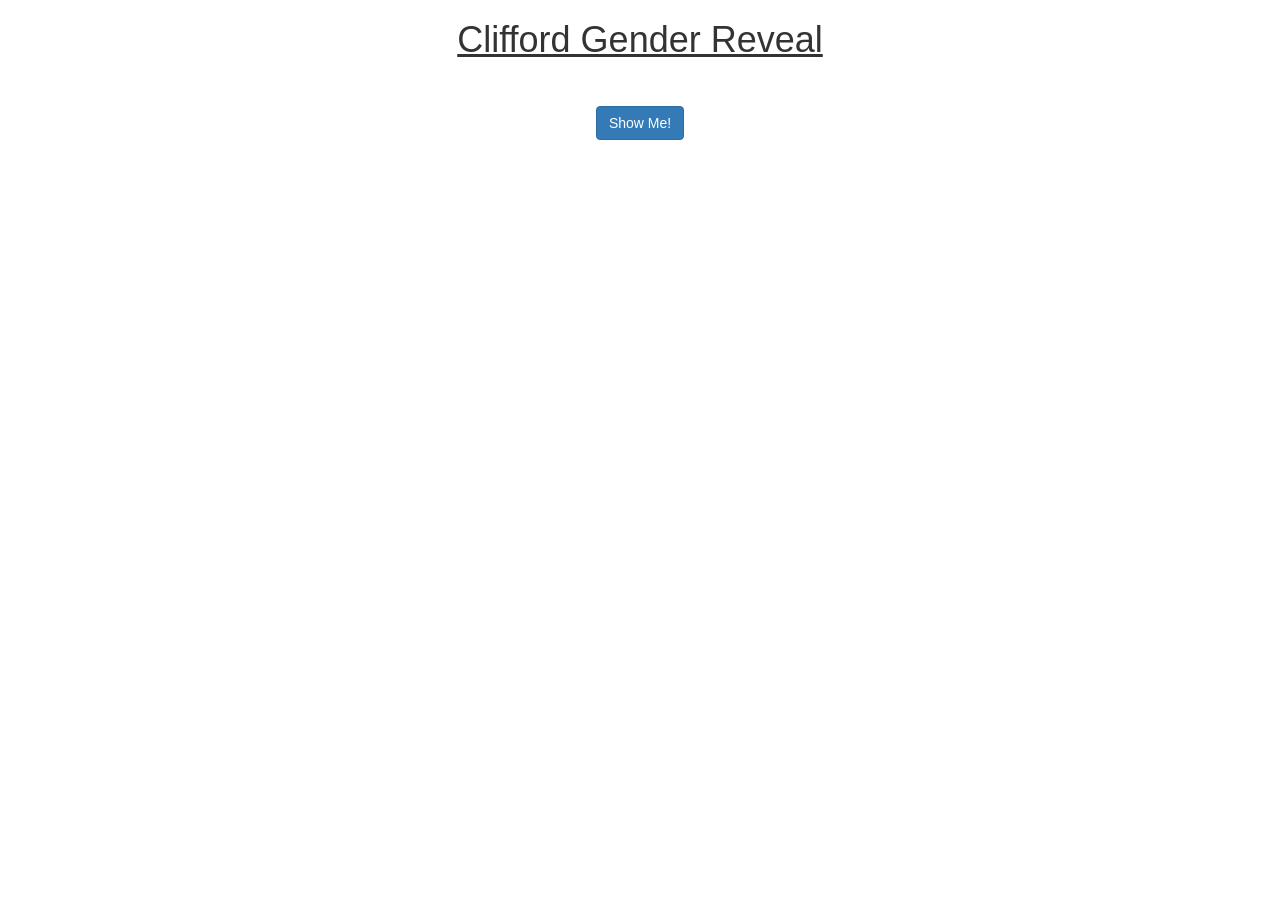
==== index.html @ 1860a8b5 "Finished" ====
<!DOCTYPE html>
<html lang="en">
<head>
  <title>The Reveal</title>
  <meta charset="utf-8">
  <meta name="viewport" content="width=device-width, initial-scale=1">
  <link rel="stylesheet" href="https://maxcdn.bootstrapcdn.com/bootstrap/3.4.1/css/bootstrap.min.css">
  <script src="https://ajax.googleapis.com/ajax/libs/jquery/3.6.1/jquery.min.js"></script>
  <script src="https://maxcdn.bootstrapcdn.com/bootstrap/3.4.1/js/bootstrap.min.js"></script>
</head>
  <body>
    <div class="container-fluid">
      <h1 class="text-center" style="padding-bottom: 36px; text-decoration: underline;">Clifford Gender Reveal</h1>
      <div class="container-fluid text-center">
        <button type="button" id="reveal-button" class="btn btn-primary" data-bs-toggle="button">Show Me!</button>
        <h2 class="text-center" id="countdown" style="color: red; font-size: 90px;"></h2>
        <div class="container-fluid" id="test-div"></div>
      </div>
    </div>
  </body>
</html>

<script>
$("#reveal-button").on('click', function(event) {
  $(this).hide(); // Hide the button
  var fanfare = new Audio("fanfare.mp3"); // Create the audio sound
  var timeleft = 5; // Set the countdown for 5 seconds
  var downloadTimer = setInterval(function() {
    if(timeleft <= 0){ // If the countdown is up
      clearInterval(downloadTimer); // Clear the interval
      $("#countdown").hide(); // Hide the countdown
      fanfare.play(); // Play the sound
      $("#test-div").html("<img src='boy.gif'/>"); // Display the gif
    } else { // If the countdown is still going
      $("#countdown").html(timeleft); // Display the updated time
    }
    timeleft -= 1; // Reduce the time by 1
  }, 1000);
});
</script>
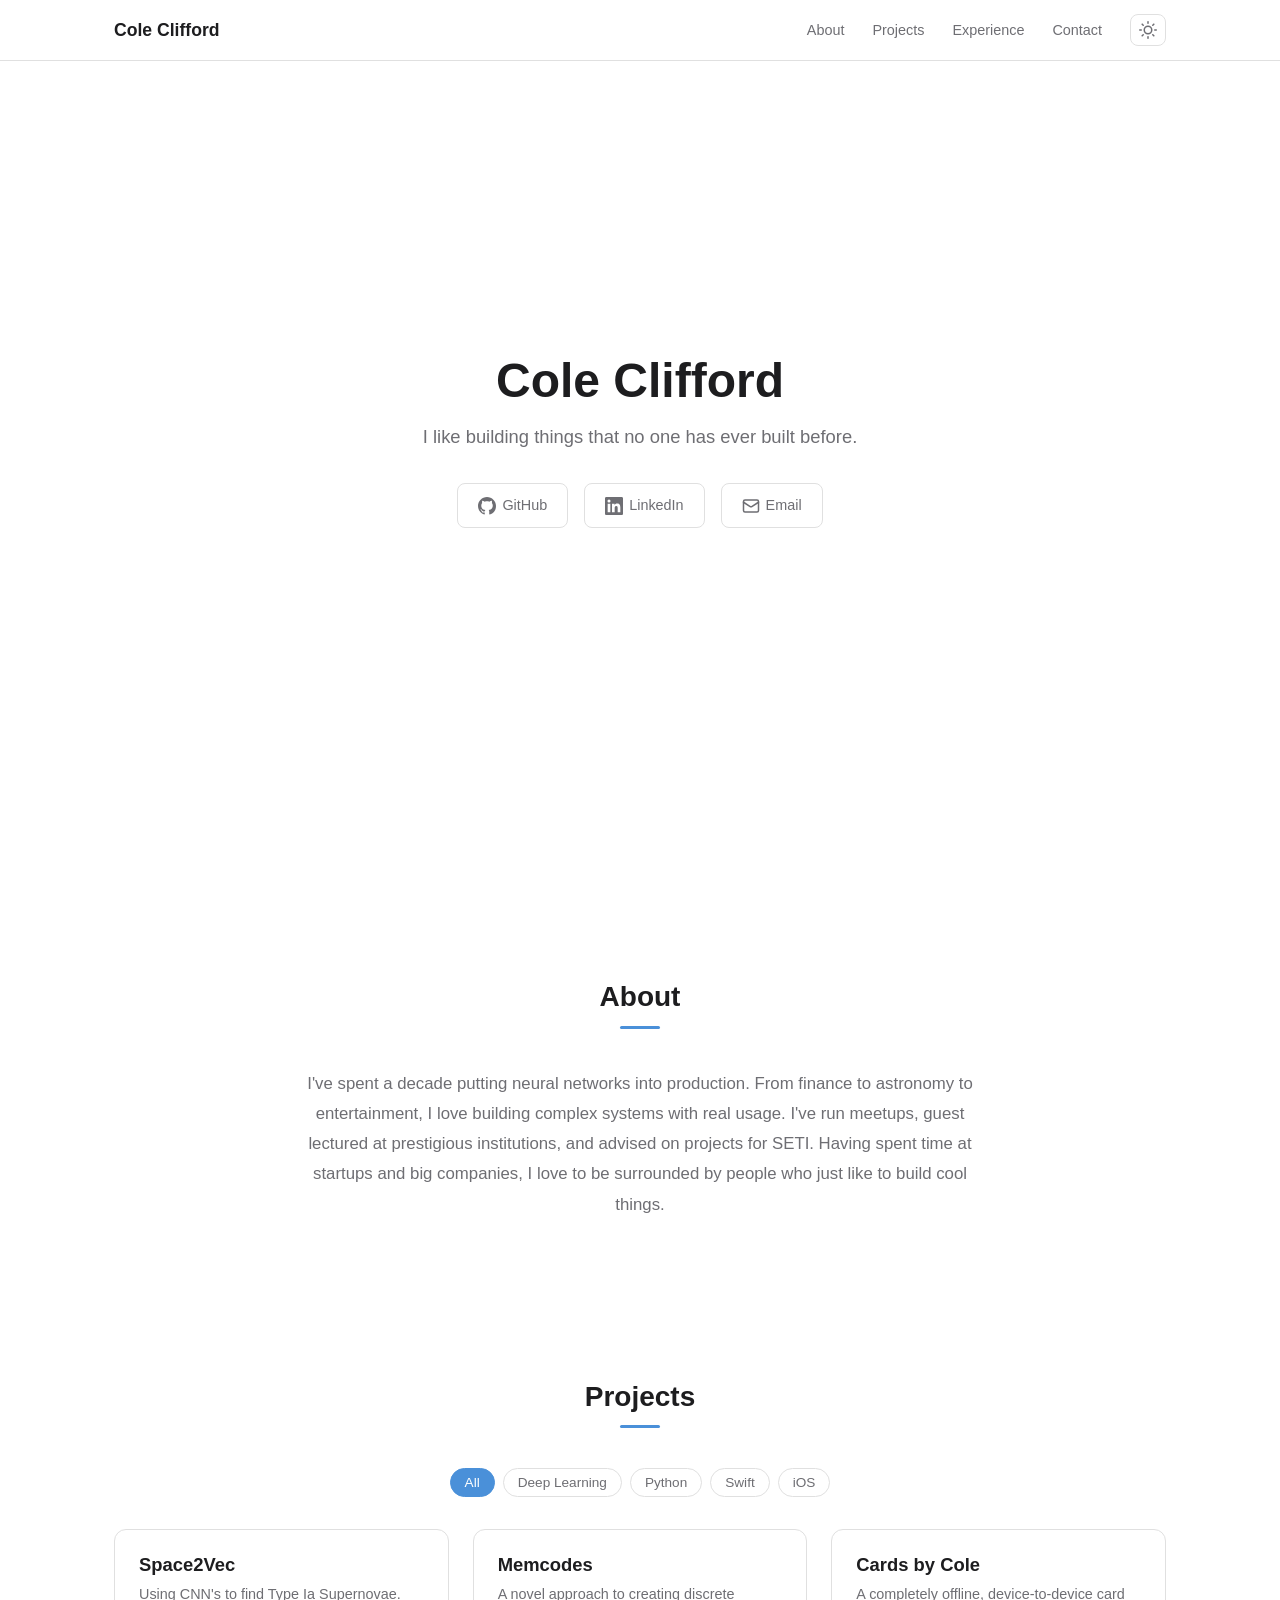
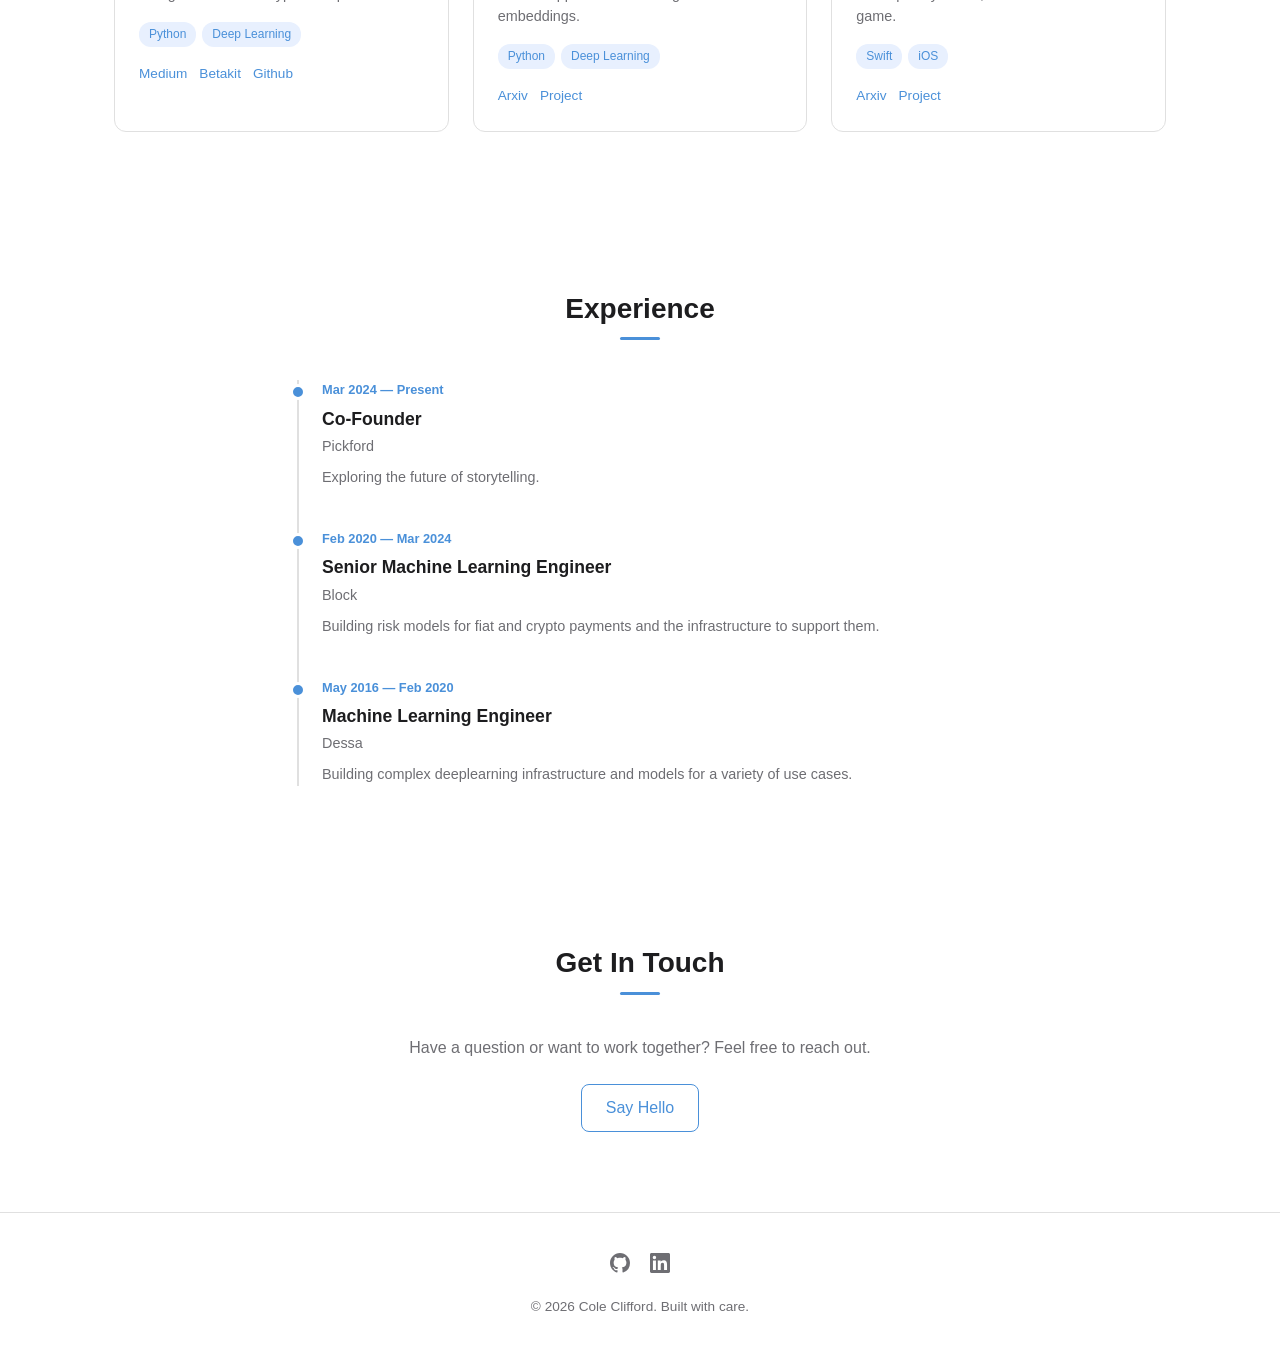
==== commit 1377d3f9: "Updated to be a personal portfolio" ====
--- a/index.html
+++ b/index.html
@@ -1,40 +1,127 @@
 <!DOCTYPE html>
 <html lang="en">
 <head>
-  <title>The Reveal</title>
   <meta charset="utf-8">
   <meta name="viewport" content="width=device-width, initial-scale=1">
-  <link rel="stylesheet" href="https://maxcdn.bootstrapcdn.com/bootstrap/3.4.1/css/bootstrap.min.css">
-  <script src="https://ajax.googleapis.com/ajax/libs/jquery/3.6.1/jquery.min.js"></script>
-  <script src="https://maxcdn.bootstrapcdn.com/bootstrap/3.4.1/js/bootstrap.min.js"></script>
+  <title>Cole Clifford — Portfolio</title>
+  <meta name="description" content="Cole Clifford's personal portfolio — projects, experience, and more.">
+  <link rel="stylesheet" href="css/style.css">
+  <script>
+    // Apply saved theme before paint to prevent flash
+    (function() {
+      var saved = localStorage.getItem('theme');
+      if (saved) {
+        document.documentElement.setAttribute('data-theme', saved);
+      } else if (window.matchMedia('(prefers-color-scheme: dark)').matches) {
+        document.documentElement.setAttribute('data-theme', 'dark');
+      }
+    })();
+  </script>
 </head>
-  <body>
-    <div class="container-fluid">
-      <h1 class="text-center" style="padding-bottom: 36px; text-decoration: underline;">Clifford Gender Reveal</h1>
-      <div class="container-fluid text-center">
-        <button type="button" id="reveal-button" class="btn btn-primary" data-bs-toggle="button">Show Me!</button>
-        <h2 class="text-center" id="countdown" style="color: red; font-size: 90px;"></h2>
-        <div class="container-fluid" id="test-div"></div>
+<body>
+
+  <!-- Nav -->
+  <nav class="nav">
+    <div class="container nav__inner">
+      <a href="#" class="nav__logo">Cole Clifford</a>
+      <button class="nav__hamburger" aria-label="Toggle navigation">
+        <svg viewBox="0 0 24 24" fill="none" stroke="currentColor" stroke-width="2" stroke-linecap="round"><line x1="3" y1="6" x2="21" y2="6"/><line x1="3" y1="12" x2="21" y2="12"/><line x1="3" y1="18" x2="21" y2="18"/></svg>
+      </button>
+      <ul class="nav__links">
+        <li><a href="#about">About</a></li>
+        <li><a href="#projects">Projects</a></li>
+        <li><a href="#experience">Experience</a></li>
+        <li><a href="#contact">Contact</a></li>
+        <li>
+          <button class="theme-toggle" aria-label="Toggle theme">
+            <svg class="icon-sun" viewBox="0 0 24 24" fill="none" stroke="currentColor" stroke-width="2" stroke-linecap="round" stroke-linejoin="round"><circle cx="12" cy="12" r="5"/><line x1="12" y1="1" x2="12" y2="3"/><line x1="12" y1="21" x2="12" y2="23"/><line x1="4.22" y1="4.22" x2="5.64" y2="5.64"/><line x1="18.36" y1="18.36" x2="19.78" y2="19.78"/><line x1="1" y1="12" x2="3" y2="12"/><line x1="21" y1="12" x2="23" y2="12"/><line x1="4.22" y1="19.78" x2="5.64" y2="18.36"/><line x1="18.36" y1="5.64" x2="19.78" y2="4.22"/></svg>
+            <svg class="icon-moon" viewBox="0 0 24 24" fill="none" stroke="currentColor" stroke-width="2" stroke-linecap="round" stroke-linejoin="round"><path d="M21 12.79A9 9 0 1 1 11.21 3 7 7 0 0 0 21 12.79z"/></svg>
+          </button>
+        </li>
+      </ul>
+    </div>
+  </nav>
+
+  <!-- Hero -->
+  <section class="hero">
+    <div class="hero__content">
+      <h1 class="hero__name">Cole Clifford</h1>
+      <p class="hero__tagline">I like building things that no one has ever built before.</p>
+      <div class="hero__links">
+        <a href="https://github.com/ColeClifford" target="_blank" rel="noopener">
+          <svg viewBox="0 0 24 24" fill="currentColor"><path d="M12 0C5.37 0 0 5.37 0 12c0 5.31 3.435 9.795 8.205 11.385.6.105.825-.255.825-.57 0-.285-.015-1.23-.015-2.235-3.015.555-3.795-.735-4.035-1.41-.135-.345-.72-1.41-1.23-1.695-.42-.225-1.02-.78-.015-.795.945-.015 1.62.87 1.845 1.23 1.08 1.815 2.805 1.305 3.495.99.105-.78.42-1.305.765-1.605-2.67-.3-5.46-1.335-5.46-5.925 0-1.305.465-2.385 1.23-3.225-.12-.3-.54-1.53.12-3.18 0 0 1.005-.315 3.3 1.23.96-.27 1.98-.405 3-.405s2.04.135 3 .405c2.295-1.56 3.3-1.23 3.3-1.23.66 1.65.24 2.88.12 3.18.765.84 1.23 1.905 1.23 3.225 0 4.605-2.805 5.625-5.475 5.925.435.375.81 1.095.81 2.22 0 1.605-.015 2.895-.015 3.3 0 .315.225.69.825.57A12.02 12.02 0 0 0 24 12c0-6.63-5.37-12-12-12z"/></svg>
+          GitHub
+        </a>
+        <a href="https://www.linkedin.com/in/cole-clifford-bb5b19121/" target="_blank" rel="noopener">
+          <svg viewBox="0 0 24 24" fill="currentColor"><path d="M20.447 20.452h-3.554v-5.569c0-1.328-.027-3.037-1.852-3.037-1.853 0-2.136 1.445-2.136 2.939v5.667H9.351V9h3.414v1.561h.046c.477-.9 1.637-1.85 3.37-1.85 3.601 0 4.267 2.37 4.267 5.455v6.286zM5.337 7.433a2.062 2.062 0 0 1-2.063-2.065 2.064 2.064 0 1 1 2.063 2.065zm1.782 13.019H3.555V9h3.564v11.452zM22.225 0H1.771C.792 0 0 .774 0 1.729v20.542C0 23.227.792 24 1.771 24h20.451C23.2 24 24 23.227 24 22.271V1.729C24 .774 23.2 0 22.222 0h.003z"/></svg>
+          LinkedIn
+        </a>
+        <a href="mailto:cole@pickford.ai">
+          <svg viewBox="0 0 24 24" fill="none" stroke="currentColor" stroke-width="2" stroke-linecap="round" stroke-linejoin="round"><rect x="2" y="4" width="20" height="16" rx="2"/><path d="m22 7-8.97 5.7a1.94 1.94 0 0 1-2.06 0L2 7"/></svg>
+          Email
+        </a>
       </div>
     </div>
-  </body>
+  </section>
+
+  <!-- About -->
+  <section id="about" class="fade-in">
+    <div class="container">
+      <h2 class="section-title">About</h2>
+      <div class="about__content">
+        <p>
+          I've spent a decade putting neural networks into production. From finance to astronomy to entertainment, I love building
+          complex systems with real usage. I've run meetups, guest lectured at prestigious institutions, and advised on projects for SETI.
+
+          Having spent time at startups and big companies, I love to be surrounded by people who just like to build cool things.
+        </p>
+      </div>
+    </div>
+  </section>
+
+  <!-- Projects -->
+  <section id="projects" class="fade-in">
+    <div class="container">
+      <h2 class="section-title">Projects</h2>
+      <div class="filter-bar" id="filter-bar"></div>
+      <div class="projects-grid" id="projects-grid"></div>
+    </div>
+  </section>
+
+  <!-- Experience -->
+  <section id="experience" class="fade-in">
+    <div class="container">
+      <h2 class="section-title">Experience</h2>
+      <div class="timeline" id="timeline"></div>
+    </div>
+  </section>
+
+  <!-- Contact -->
+  <section id="contact" class="fade-in">
+    <div class="container container--narrow" style="text-align: center;">
+      <h2 class="section-title">Get In Touch</h2>
+      <p style="color: var(--text-secondary); margin-bottom: 24px;">
+        Have a question or want to work together? Feel free to reach out.
+      </p>
+      <a href="mailto:cole@example.com" class="hero__links" style="display: inline-flex; padding: 10px 24px; border: 1px solid var(--accent); border-radius: 8px; font-weight: 500;">Say Hello</a>
+    </div>
+  </section>
+
+  <!-- Footer -->
+  <footer class="footer">
+    <div class="container">
+      <div class="footer__links">
+        <a href="https://github.com/ColeClifford" target="_blank" rel="noopener" aria-label="GitHub">
+          <svg viewBox="0 0 24 24" fill="currentColor"><path d="M12 0C5.37 0 0 5.37 0 12c0 5.31 3.435 9.795 8.205 11.385.6.105.825-.255.825-.57 0-.285-.015-1.23-.015-2.235-3.015.555-3.795-.735-4.035-1.41-.135-.345-.72-1.41-1.23-1.695-.42-.225-1.02-.78-.015-.795.945-.015 1.62.87 1.845 1.23 1.08 1.815 2.805 1.305 3.495.99.105-.78.42-1.305.765-1.605-2.67-.3-5.46-1.335-5.46-5.925 0-1.305.465-2.385 1.23-3.225-.12-.3-.54-1.53.12-3.18 0 0 1.005-.315 3.3 1.23.96-.27 1.98-.405 3-.405s2.04.135 3 .405c2.295-1.56 3.3-1.23 3.3-1.23.66 1.65.24 2.88.12 3.18.765.84 1.23 1.905 1.23 3.225 0 4.605-2.805 5.625-5.475 5.925.435.375.81 1.095.81 2.22 0 1.605-.015 2.895-.015 3.3 0 .315.225.69.825.57A12.02 12.02 0 0 0 24 12c0-6.63-5.37-12-12-12z"/></svg>
+        </a>
+        <a href="https://www.linkedin.com/in/cole-clifford-bb5b19121/" target="_blank" rel="noopener" aria-label="LinkedIn">
+          <svg viewBox="0 0 24 24" fill="currentColor"><path d="M20.447 20.452h-3.554v-5.569c0-1.328-.027-3.037-1.852-3.037-1.853 0-2.136 1.445-2.136 2.939v5.667H9.351V9h3.414v1.561h.046c.477-.9 1.637-1.85 3.37-1.85 3.601 0 4.267 2.37 4.267 5.455v6.286zM5.337 7.433a2.062 2.062 0 0 1-2.063-2.065 2.064 2.064 0 1 1 2.063 2.065zm1.782 13.019H3.555V9h3.564v11.452zM22.225 0H1.771C.792 0 0 .774 0 1.729v20.542C0 23.227.792 24 1.771 24h20.451C23.2 24 24 23.227 24 22.271V1.729C24 .774 23.2 0 22.222 0h.003z"/></svg>
+        </a>
+      </div>
+      <p>&copy; <span id="year"></span> Cole Clifford. Built with care.</p>
+    </div>
+  </footer>
+
+  <script src="js/main.js"></script>
+</body>
 </html>
-
-<script>
-$("#reveal-button").on('click', function(event) {
-  $(this).hide(); // Hide the button
-  var fanfare = new Audio("fanfare.mp3"); // Create the audio sound
-  var timeleft = 5; // Set the countdown for 5 seconds
-  var downloadTimer = setInterval(function() {
-    if(timeleft <= 0){ // If the countdown is up
-      clearInterval(downloadTimer); // Clear the interval
-      $("#countdown").hide(); // Hide the countdown
-      fanfare.play(); // Play the sound
-      $("#test-div").html("<img src='boy.gif'/>"); // Display the gif
-    } else { // If the countdown is still going
-      $("#countdown").html(timeleft); // Display the updated time
-    }
-    timeleft -= 1; // Reduce the time by 1
-  }, 1000);
-});
-</script>
--- a/css/style.css
+++ b/css/style.css
@@ -0,0 +1,594 @@
+/* ===== Reset & Base ===== */
+*,
+*::before,
+*::after {
+  margin: 0;
+  padding: 0;
+  box-sizing: border-box;
+}
+
+/* ===== CSS Custom Properties — Light (default) ===== */
+:root {
+  --bg: #ffffff;
+  --bg-secondary: #f5f5f7;
+  --text: #1d1d1f;
+  --text-secondary: #6e6e73;
+  --accent: #4A90D9;
+  --accent-hover: #357ABD;
+  --border: #e0e0e0;
+  --card-bg: #ffffff;
+  --card-shadow: 0 1px 3px rgba(0, 0, 0, 0.08);
+  --card-shadow-hover: 0 4px 12px rgba(0, 0, 0, 0.12);
+  --tag-bg: #e8f0fe;
+  --tag-text: #4A90D9;
+  --tag-active-bg: #4A90D9;
+  --tag-active-text: #ffffff;
+  --timeline-line: #e0e0e0;
+  --timeline-dot: #4A90D9;
+  --nav-bg: rgba(255, 255, 255, 0.85);
+  --code-bg: #f5f5f7;
+  --transition: 0.3s ease;
+}
+
+/* ===== Dark Theme ===== */
+[data-theme="dark"] {
+  --bg: #1a1a2e;
+  --bg-secondary: #16213e;
+  --text: #e0e0e0;
+  --text-secondary: #a0a0a8;
+  --accent: #5da3e8;
+  --accent-hover: #7bb8f0;
+  --border: #2a2a4a;
+  --card-bg: #16213e;
+  --card-shadow: 0 1px 3px rgba(0, 0, 0, 0.3);
+  --card-shadow-hover: 0 4px 12px rgba(0, 0, 0, 0.4);
+  --tag-bg: #1e2d4a;
+  --tag-text: #5da3e8;
+  --tag-active-bg: #5da3e8;
+  --tag-active-text: #1a1a2e;
+  --timeline-line: #2a2a4a;
+  --timeline-dot: #5da3e8;
+  --nav-bg: rgba(26, 26, 46, 0.9);
+  --code-bg: #16213e;
+}
+
+/* ===== Typography ===== */
+html {
+  scroll-behavior: smooth;
+  scroll-padding-top: 80px;
+}
+
+body {
+  font-family: -apple-system, BlinkMacSystemFont, "Segoe UI", Roboto, Oxygen,
+    Ubuntu, Cantarell, "Helvetica Neue", sans-serif;
+  font-size: 16px;
+  line-height: 1.6;
+  color: var(--text);
+  background-color: var(--bg);
+  transition: background-color var(--transition), color var(--transition);
+}
+
+h1, h2, h3, h4 {
+  line-height: 1.2;
+  font-weight: 600;
+}
+
+h1 { font-size: 2.5rem; }
+h2 { font-size: 1.75rem; }
+h3 { font-size: 1.25rem; }
+
+a {
+  color: var(--accent);
+  text-decoration: none;
+  transition: color var(--transition);
+}
+
+a:hover {
+  color: var(--accent-hover);
+}
+
+/* ===== Layout ===== */
+.container {
+  max-width: 1100px;
+  margin: 0 auto;
+  padding: 0 24px;
+}
+
+.container--narrow {
+  max-width: 800px;
+}
+
+section {
+  padding: 80px 0;
+}
+
+.section-title {
+  margin-bottom: 40px;
+  text-align: center;
+  position: relative;
+}
+
+.section-title::after {
+  content: "";
+  display: block;
+  width: 40px;
+  height: 3px;
+  background: var(--accent);
+  margin: 12px auto 0;
+  border-radius: 2px;
+}
+
+/* ===== Nav ===== */
+.nav {
+  position: fixed;
+  top: 0;
+  left: 0;
+  right: 0;
+  z-index: 100;
+  background: var(--nav-bg);
+  backdrop-filter: blur(12px);
+  -webkit-backdrop-filter: blur(12px);
+  border-bottom: 1px solid var(--border);
+  transition: background-color var(--transition), border-color var(--transition);
+}
+
+.nav__inner {
+  display: flex;
+  align-items: center;
+  justify-content: space-between;
+  height: 60px;
+}
+
+.nav__logo {
+  font-weight: 700;
+  font-size: 1.1rem;
+  color: var(--text);
+}
+
+.nav__links {
+  display: flex;
+  align-items: center;
+  gap: 28px;
+  list-style: none;
+}
+
+.nav__links a {
+  color: var(--text-secondary);
+  font-size: 0.9rem;
+  font-weight: 500;
+  transition: color var(--transition);
+}
+
+.nav__links a:hover {
+  color: var(--accent);
+}
+
+.theme-toggle {
+  background: none;
+  border: 1px solid var(--border);
+  border-radius: 8px;
+  padding: 6px 8px;
+  cursor: pointer;
+  display: flex;
+  align-items: center;
+  justify-content: center;
+  color: var(--text-secondary);
+  transition: color var(--transition), border-color var(--transition);
+}
+
+.theme-toggle:hover {
+  color: var(--accent);
+  border-color: var(--accent);
+}
+
+.theme-toggle svg {
+  width: 18px;
+  height: 18px;
+}
+
+/* Mobile nav toggle */
+.nav__hamburger {
+  display: none;
+  background: none;
+  border: none;
+  cursor: pointer;
+  padding: 4px;
+  color: var(--text);
+}
+
+.nav__hamburger svg {
+  width: 24px;
+  height: 24px;
+}
+
+@media (max-width: 768px) {
+  .nav__hamburger {
+    display: flex;
+  }
+
+  .nav__links {
+    display: none;
+    position: absolute;
+    top: 60px;
+    left: 0;
+    right: 0;
+    flex-direction: column;
+    background: var(--nav-bg);
+    backdrop-filter: blur(12px);
+    -webkit-backdrop-filter: blur(12px);
+    border-bottom: 1px solid var(--border);
+    padding: 16px 24px;
+    gap: 16px;
+  }
+
+  .nav__links.open {
+    display: flex;
+  }
+}
+
+/* ===== Hero ===== */
+.hero {
+  min-height: 100vh;
+  display: flex;
+  align-items: center;
+  justify-content: center;
+  text-align: center;
+  padding-top: 60px;
+}
+
+.hero__content {
+  max-width: 600px;
+}
+
+.hero__greeting {
+  font-size: 1rem;
+  color: var(--accent);
+  font-weight: 500;
+  margin-bottom: 8px;
+}
+
+.hero__name {
+  font-size: 3rem;
+  margin-bottom: 12px;
+}
+
+.hero__tagline {
+  font-size: 1.15rem;
+  color: var(--text-secondary);
+  margin-bottom: 32px;
+}
+
+.hero__links {
+  display: flex;
+  justify-content: center;
+  gap: 16px;
+}
+
+.hero__links a {
+  display: inline-flex;
+  align-items: center;
+  gap: 6px;
+  padding: 10px 20px;
+  border: 1px solid var(--border);
+  border-radius: 8px;
+  font-size: 0.9rem;
+  color: var(--text-secondary);
+  transition: all var(--transition);
+}
+
+.hero__links a:hover {
+  border-color: var(--accent);
+  color: var(--accent);
+}
+
+.hero__links svg {
+  width: 18px;
+  height: 18px;
+}
+
+/* ===== About ===== */
+.about__content {
+  max-width: 700px;
+  margin: 0 auto;
+  text-align: center;
+  color: var(--text-secondary);
+  font-size: 1.05rem;
+  line-height: 1.8;
+}
+
+/* ===== Projects ===== */
+.filter-bar {
+  display: flex;
+  flex-wrap: wrap;
+  justify-content: center;
+  gap: 8px;
+  margin-bottom: 32px;
+}
+
+.filter-btn {
+  padding: 6px 14px;
+  border: 1px solid var(--border);
+  border-radius: 20px;
+  background: transparent;
+  color: var(--text-secondary);
+  font-size: 0.85rem;
+  cursor: pointer;
+  transition: all var(--transition);
+}
+
+.filter-btn:hover {
+  border-color: var(--accent);
+  color: var(--accent);
+}
+
+.filter-btn.active {
+  background: var(--tag-active-bg);
+  color: var(--tag-active-text);
+  border-color: var(--tag-active-bg);
+}
+
+.projects-grid {
+  display: grid;
+  grid-template-columns: repeat(auto-fill, minmax(300px, 1fr));
+  gap: 24px;
+}
+
+.project-card {
+  background: var(--card-bg);
+  border: 1px solid var(--border);
+  border-radius: 12px;
+  padding: 24px;
+  transition: all var(--transition);
+  opacity: 1;
+  transform: translateY(0);
+}
+
+.project-card:hover {
+  box-shadow: var(--card-shadow-hover);
+  transform: translateY(-2px);
+}
+
+.project-card.hidden {
+  display: none;
+}
+
+.project-card__title {
+  font-size: 1.15rem;
+  margin-bottom: 8px;
+}
+
+.project-card__desc {
+  color: var(--text-secondary);
+  font-size: 0.9rem;
+  margin-bottom: 16px;
+  line-height: 1.5;
+}
+
+.project-card__tags {
+  display: flex;
+  flex-wrap: wrap;
+  gap: 6px;
+  margin-bottom: 16px;
+}
+
+.project-card__tag {
+  padding: 3px 10px;
+  border-radius: 12px;
+  background: var(--tag-bg);
+  color: var(--tag-text);
+  font-size: 0.75rem;
+  font-weight: 500;
+}
+
+.project-card__links {
+  display: flex;
+  gap: 12px;
+}
+
+.project-card__links a {
+  font-size: 0.85rem;
+  font-weight: 500;
+}
+
+/* ===== Timeline ===== */
+.timeline {
+  position: relative;
+  max-width: 700px;
+  margin: 0 auto;
+  padding-left: 32px;
+}
+
+.timeline::before {
+  content: "";
+  position: absolute;
+  left: 7px;
+  top: 0;
+  bottom: 0;
+  width: 2px;
+  background: var(--timeline-line);
+}
+
+.timeline__item {
+  position: relative;
+  margin-bottom: 40px;
+}
+
+.timeline__item:last-child {
+  margin-bottom: 0;
+}
+
+.timeline__dot {
+  position: absolute;
+  left: -32px;
+  top: 4px;
+  width: 16px;
+  height: 16px;
+  border-radius: 50%;
+  background: var(--timeline-dot);
+  border: 3px solid var(--bg);
+  transition: background-color var(--transition), border-color var(--transition);
+}
+
+.timeline__date {
+  font-size: 0.8rem;
+  color: var(--accent);
+  font-weight: 600;
+  margin-bottom: 4px;
+}
+
+.timeline__role {
+  font-size: 1.1rem;
+  font-weight: 600;
+  margin-bottom: 2px;
+}
+
+.timeline__org {
+  font-size: 0.9rem;
+  color: var(--text-secondary);
+  margin-bottom: 8px;
+}
+
+.timeline__desc {
+  font-size: 0.9rem;
+  color: var(--text-secondary);
+  line-height: 1.6;
+}
+
+/* ===== Footer ===== */
+.footer {
+  border-top: 1px solid var(--border);
+  padding: 40px 0;
+  text-align: center;
+  color: var(--text-secondary);
+  font-size: 0.85rem;
+  transition: border-color var(--transition);
+}
+
+.footer__links {
+  display: flex;
+  justify-content: center;
+  gap: 20px;
+  margin-bottom: 16px;
+}
+
+.footer__links a {
+  color: var(--text-secondary);
+}
+
+.footer__links a:hover {
+  color: var(--accent);
+}
+
+.footer__links svg {
+  width: 20px;
+  height: 20px;
+}
+
+/* ===== Scroll Animations ===== */
+.fade-in {
+  opacity: 0;
+  transform: translateY(20px);
+  transition: opacity 0.6s ease, transform 0.6s ease;
+}
+
+.fade-in.visible {
+  opacity: 1;
+  transform: translateY(0);
+}
+
+/* ===== Project Sub-Pages ===== */
+.page-header {
+  padding: 80px 0 40px;
+  border-bottom: 1px solid var(--border);
+  margin-bottom: 40px;
+}
+
+.page-header__back {
+  display: inline-flex;
+  align-items: center;
+  gap: 4px;
+  font-size: 0.85rem;
+  color: var(--text-secondary);
+  margin-bottom: 16px;
+}
+
+.page-header__back:hover {
+  color: var(--accent);
+}
+
+.page-content {
+  max-width: 700px;
+  margin: 0 auto;
+  padding-bottom: 80px;
+  line-height: 1.8;
+  color: var(--text-secondary);
+}
+
+.page-content h2 {
+  color: var(--text);
+  margin: 32px 0 12px;
+  font-size: 1.3rem;
+}
+
+.page-content h3 {
+  color: var(--text);
+  margin: 24px 0 8px;
+}
+
+.page-content p {
+  margin-bottom: 16px;
+}
+
+.page-content ul {
+  margin: 0 0 16px 20px;
+}
+
+.page-content li {
+  margin-bottom: 8px;
+}
+
+/* ===== 404 ===== */
+.not-found {
+  min-height: 100vh;
+  display: flex;
+  flex-direction: column;
+  align-items: center;
+  justify-content: center;
+  text-align: center;
+}
+
+.not-found__code {
+  font-size: 6rem;
+  font-weight: 700;
+  color: var(--accent);
+  line-height: 1;
+  margin-bottom: 8px;
+}
+
+.not-found__msg {
+  color: var(--text-secondary);
+  margin-bottom: 24px;
+}
+
+.not-found__link {
+  padding: 10px 24px;
+  border: 1px solid var(--accent);
+  border-radius: 8px;
+  font-weight: 500;
+}
+
+/* ===== Responsive ===== */
+@media (max-width: 768px) {
+  h1 { font-size: 2rem; }
+  .hero__name { font-size: 2.25rem; }
+  section { padding: 60px 0; }
+
+  .projects-grid {
+    grid-template-columns: 1fr;
+  }
+
+  .hero__links {
+    flex-direction: column;
+    align-items: center;
+  }
+}
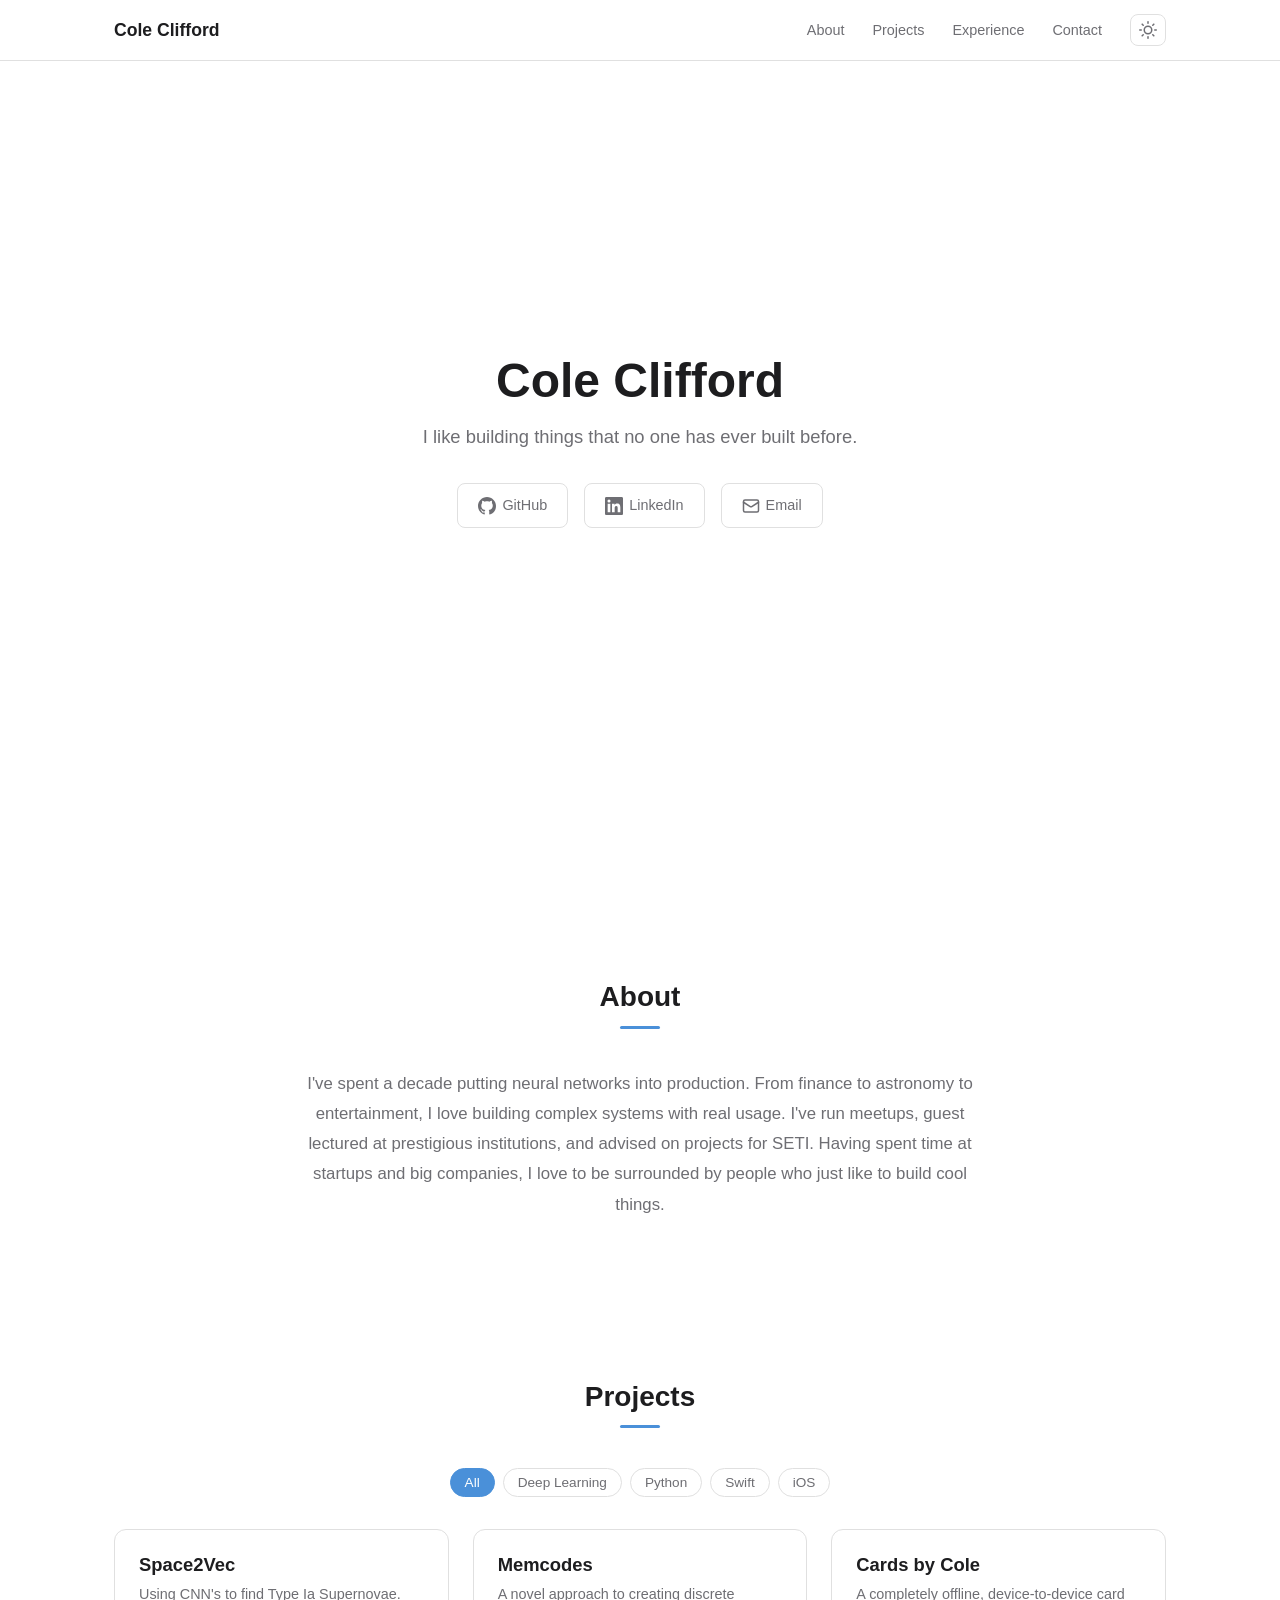
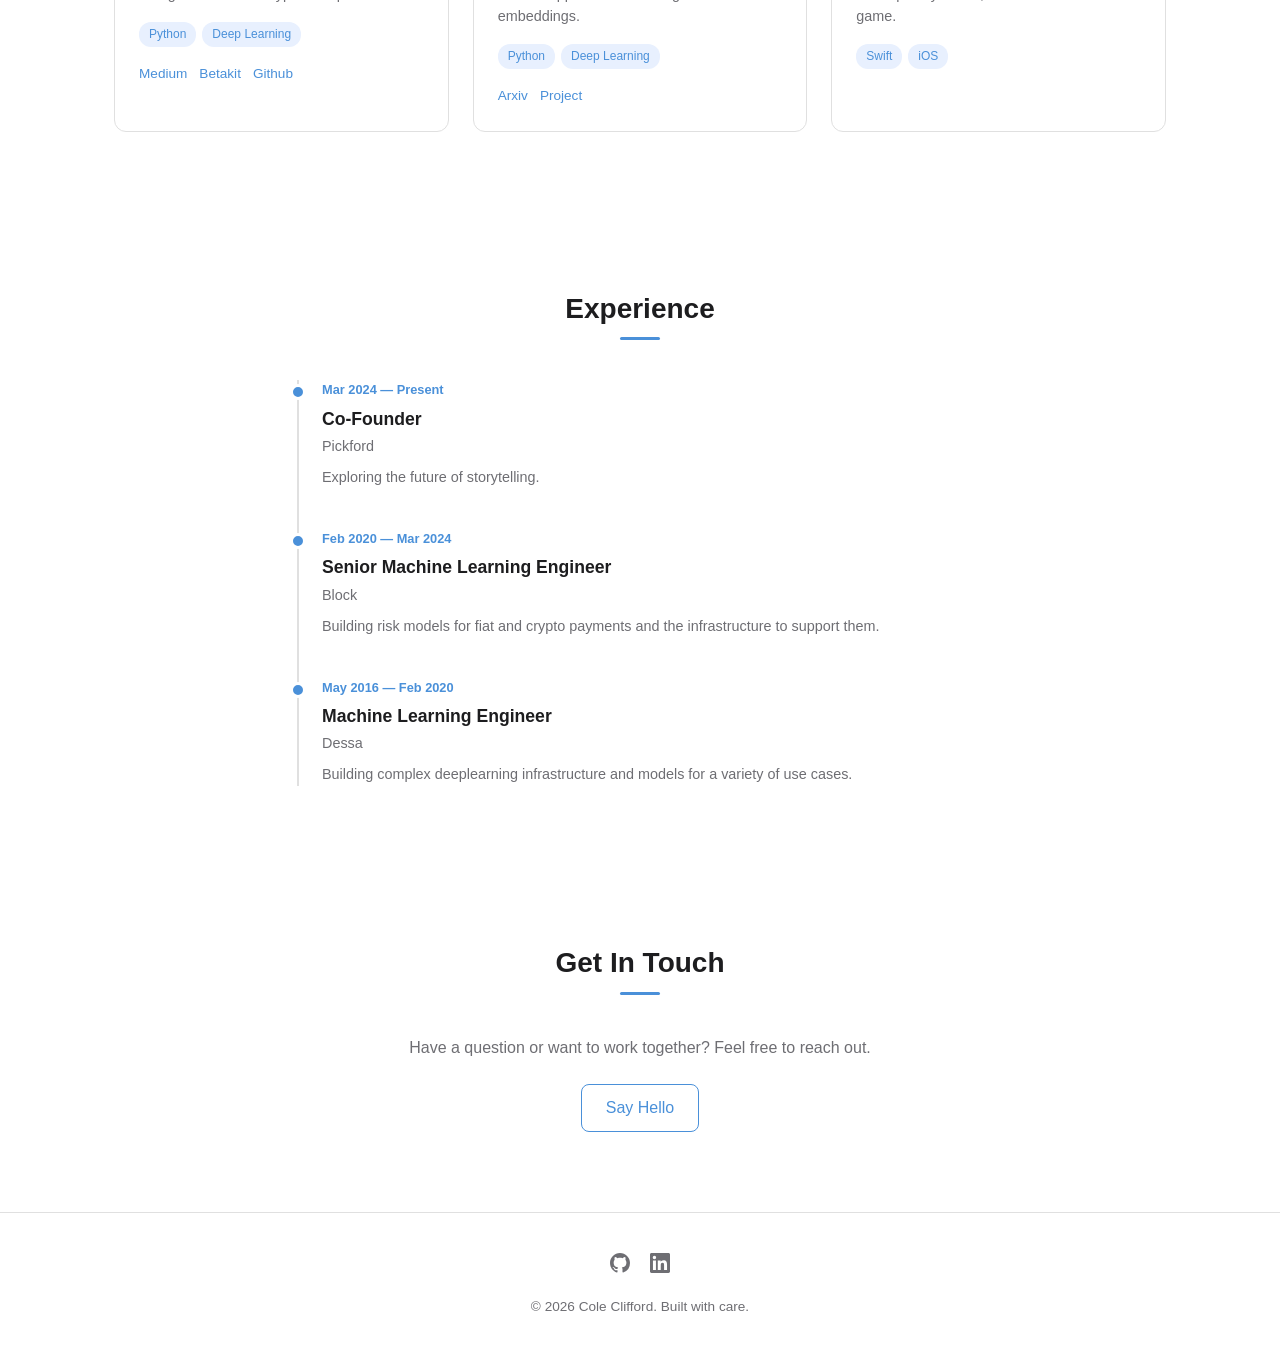
==== commit 00115ec1: "Use my personal email" ====
--- a/index.html
+++ b/index.html
@@ -56,7 +56,7 @@
           <svg viewBox="0 0 24 24" fill="currentColor"><path d="M20.447 20.452h-3.554v-5.569c0-1.328-.027-3.037-1.852-3.037-1.853 0-2.136 1.445-2.136 2.939v5.667H9.351V9h3.414v1.561h.046c.477-.9 1.637-1.85 3.37-1.85 3.601 0 4.267 2.37 4.267 5.455v6.286zM5.337 7.433a2.062 2.062 0 0 1-2.063-2.065 2.064 2.064 0 1 1 2.063 2.065zm1.782 13.019H3.555V9h3.564v11.452zM22.225 0H1.771C.792 0 0 .774 0 1.729v20.542C0 23.227.792 24 1.771 24h20.451C23.2 24 24 23.227 24 22.271V1.729C24 .774 23.2 0 22.222 0h.003z"/></svg>
           LinkedIn
         </a>
-        <a href="mailto:cole@pickford.ai">
+        <a href="mailto:cole.cliffy@gmail.com">
           <svg viewBox="0 0 24 24" fill="none" stroke="currentColor" stroke-width="2" stroke-linecap="round" stroke-linejoin="round"><rect x="2" y="4" width="20" height="16" rx="2"/><path d="m22 7-8.97 5.7a1.94 1.94 0 0 1-2.06 0L2 7"/></svg>
           Email
         </a>
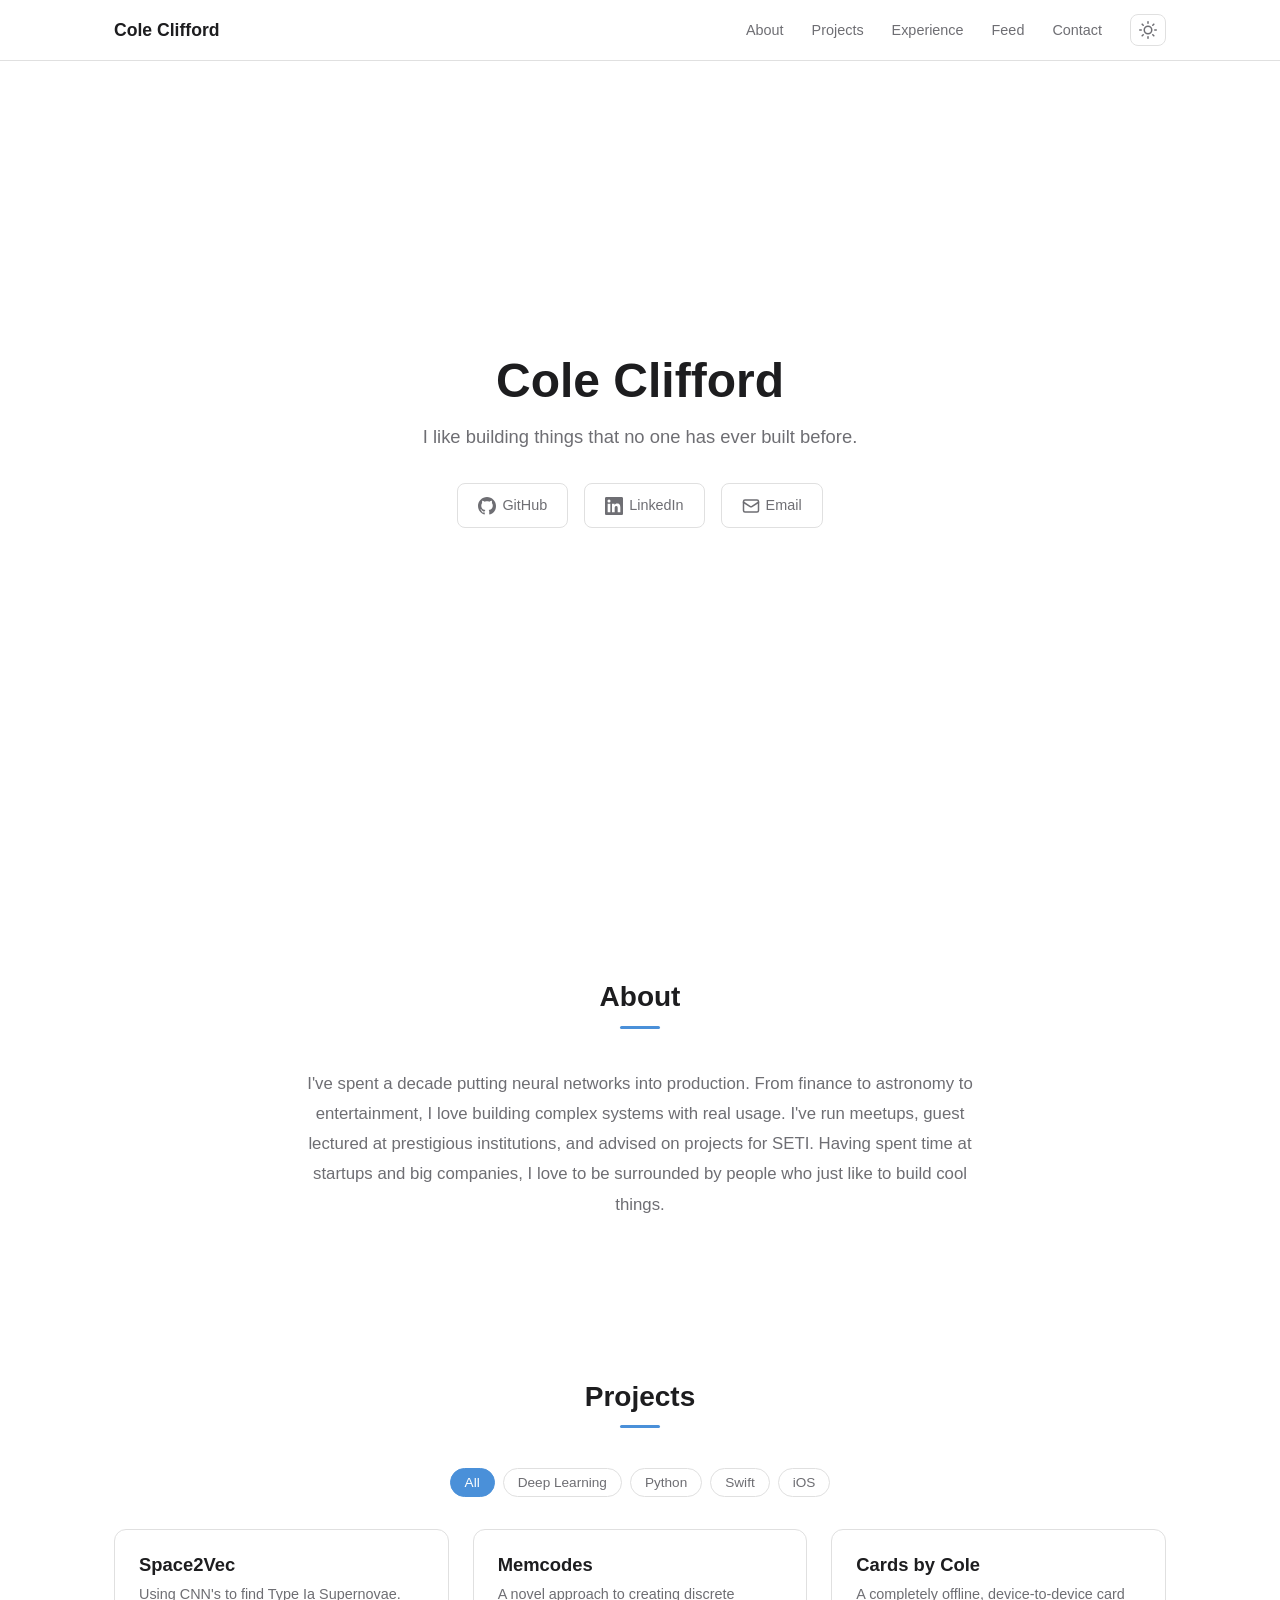
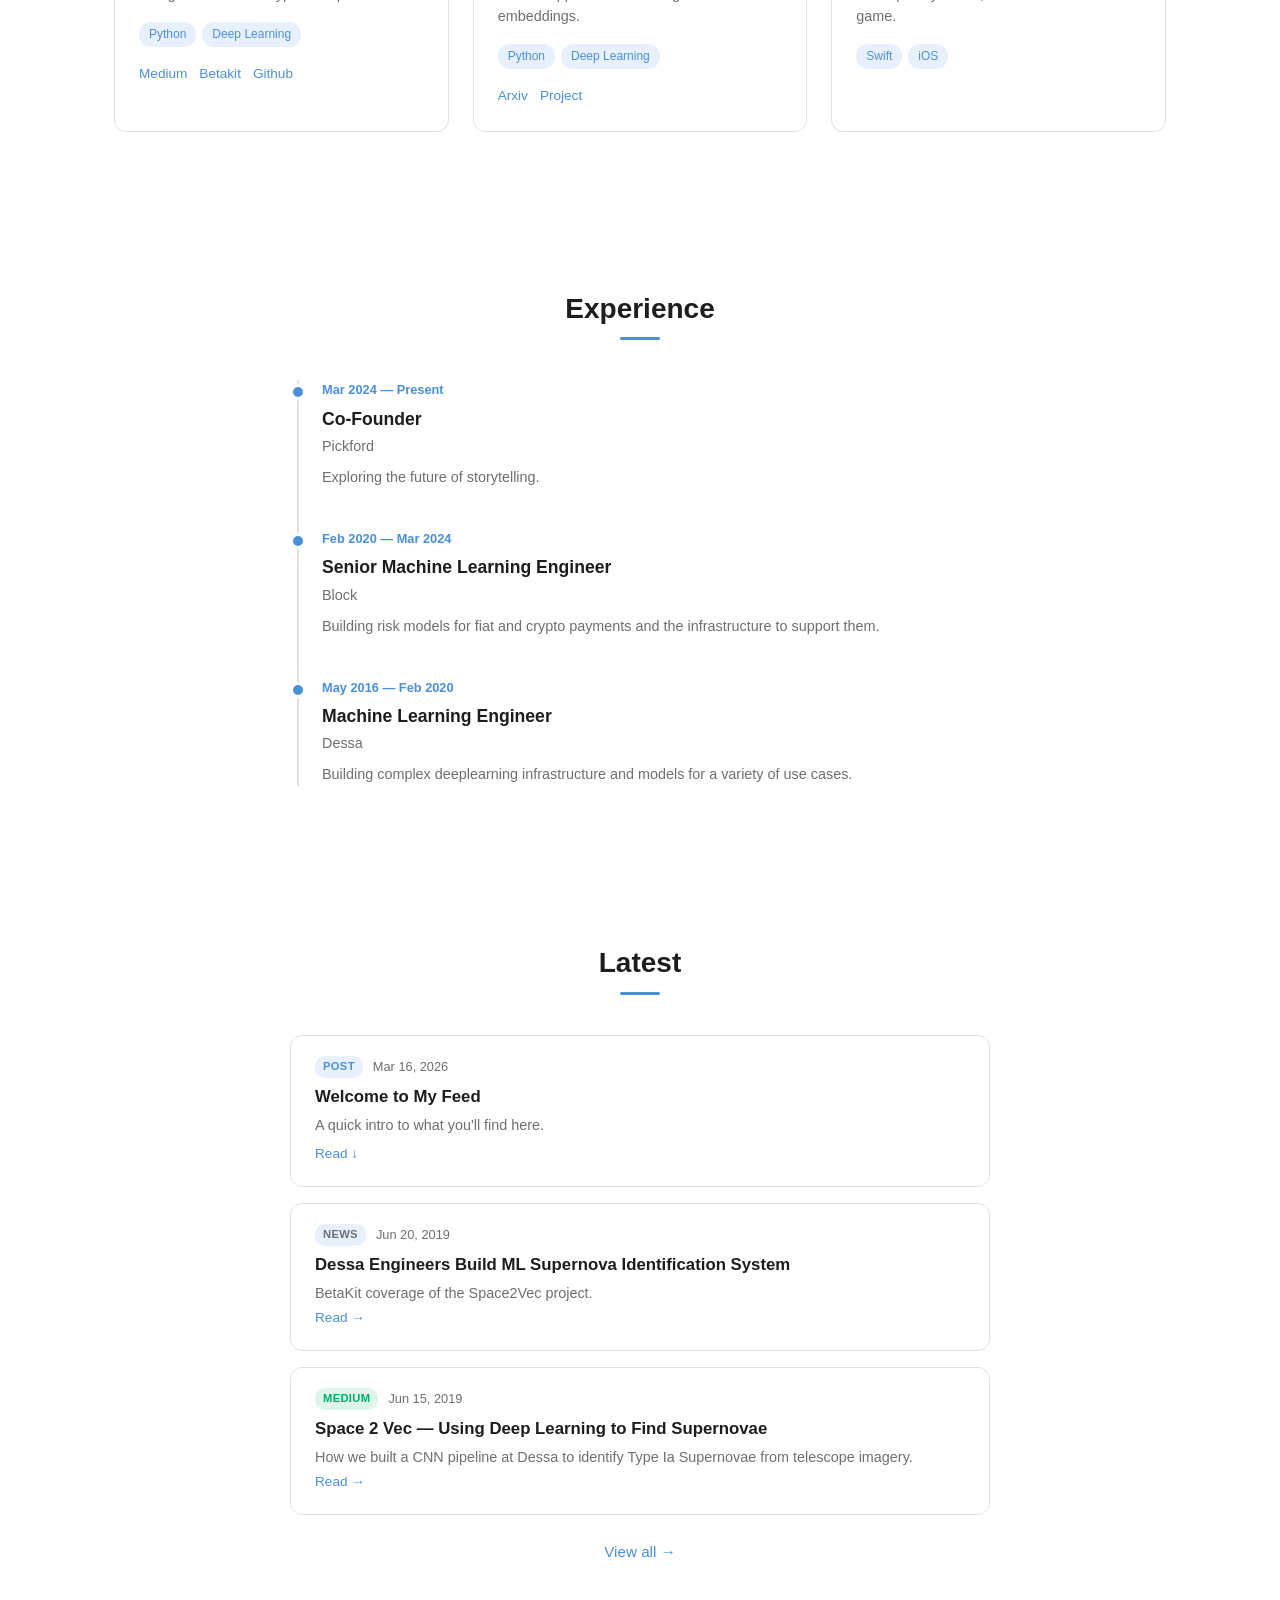
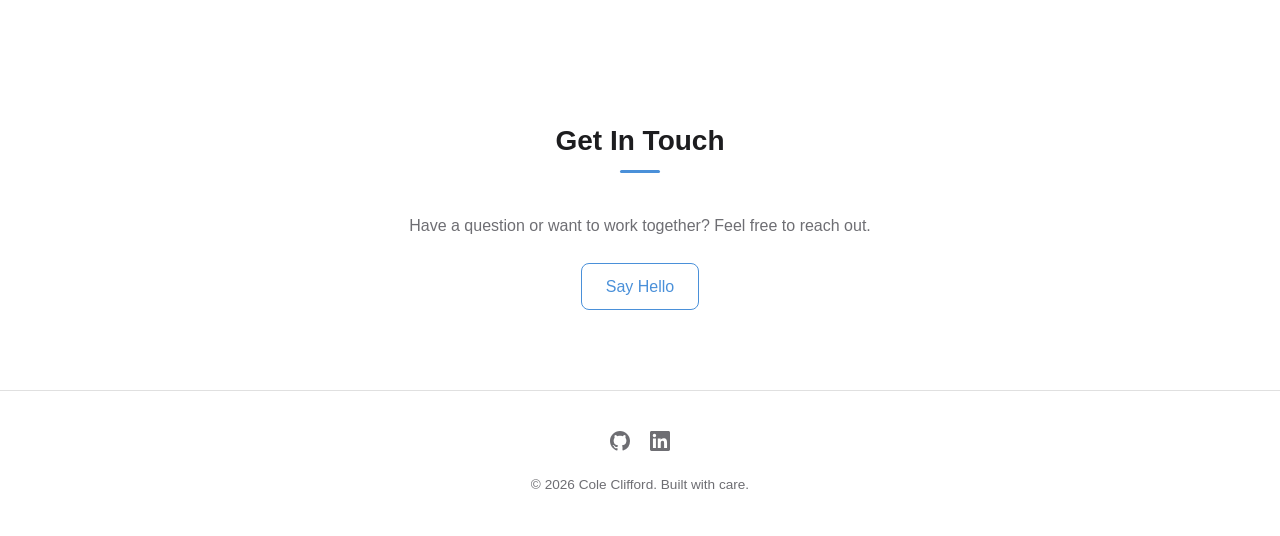
==== commit e90fbfb3: "Added a news/blog feed" ====
--- a/index.html
+++ b/index.html
@@ -31,6 +31,7 @@
         <li><a href="#about">About</a></li>
         <li><a href="#projects">Projects</a></li>
         <li><a href="#experience">Experience</a></li>
+        <li><a href="#feed">Feed</a></li>
         <li><a href="#contact">Contact</a></li>
         <li>
           <button class="theme-toggle" aria-label="Toggle theme">
@@ -96,6 +97,17 @@
     </div>
   </section>
 
+  <!-- Feed / Latest -->
+  <section id="feed" class="fade-in">
+    <div class="container">
+      <h2 class="section-title">Latest</h2>
+      <div id="feed-preview"></div>
+      <div style="text-align: center; margin-top: 24px;">
+        <a href="/feed/" class="feed-view-all">View all &rarr;</a>
+      </div>
+    </div>
+  </section>
+
   <!-- Contact -->
   <section id="contact" class="fade-in">
     <div class="container container--narrow" style="text-align: center;">
--- a/css/style.css
+++ b/css/style.css
@@ -577,6 +577,155 @@
   font-weight: 500;
 }
 
+/* ===== Feed ===== */
+.feed-list {
+  display: flex;
+  flex-direction: column;
+  gap: 16px;
+  max-width: 700px;
+  margin: 0 auto;
+}
+
+.feed-item {
+  background: var(--card-bg);
+  border: 1px solid var(--border);
+  border-radius: 12px;
+  padding: 20px 24px;
+  transition: all var(--transition);
+}
+
+.feed-item:hover {
+  box-shadow: var(--card-shadow-hover);
+  transform: translateY(-1px);
+}
+
+.feed-item.hidden {
+  display: none;
+}
+
+.feed-item__header {
+  display: flex;
+  align-items: center;
+  gap: 10px;
+  margin-bottom: 6px;
+}
+
+.feed-item__type {
+  display: inline-block;
+  padding: 2px 8px;
+  border-radius: 10px;
+  font-size: 0.7rem;
+  font-weight: 600;
+  text-transform: uppercase;
+  letter-spacing: 0.03em;
+}
+
+.feed-item__type--medium {
+  background: #00ab6c20;
+  color: #00ab6c;
+}
+
+[data-theme="dark"] .feed-item__type--medium {
+  background: #00ab6c30;
+  color: #2dd98e;
+}
+
+.feed-item__type--linkedin {
+  background: #0a66c220;
+  color: #0a66c2;
+}
+
+[data-theme="dark"] .feed-item__type--linkedin {
+  background: #0a66c230;
+  color: #5da3e8;
+}
+
+.feed-item__type--news {
+  background: var(--tag-bg);
+  color: var(--text-secondary);
+}
+
+.feed-item__type--post {
+  background: var(--tag-bg);
+  color: var(--accent);
+}
+
+.feed-item__date {
+  font-size: 0.8rem;
+  color: var(--text-secondary);
+}
+
+.feed-item__title {
+  font-size: 1.05rem;
+  font-weight: 600;
+  margin-bottom: 4px;
+}
+
+.feed-item__title a {
+  color: var(--text);
+}
+
+.feed-item__title a:hover {
+  color: var(--accent);
+}
+
+.feed-item__desc {
+  font-size: 0.9rem;
+  color: var(--text-secondary);
+  line-height: 1.5;
+}
+
+.feed-item__read-toggle {
+  display: inline-block;
+  margin-top: 10px;
+  font-size: 0.85rem;
+  font-weight: 500;
+  color: var(--accent);
+  cursor: pointer;
+  background: none;
+  border: none;
+  padding: 0;
+}
+
+.feed-item__read-toggle:hover {
+  color: var(--accent-hover);
+}
+
+.feed-item__body {
+  display: none;
+  margin-top: 16px;
+  padding-top: 16px;
+  border-top: 1px solid var(--border);
+  line-height: 1.8;
+  color: var(--text-secondary);
+}
+
+.feed-item__body.open {
+  display: block;
+}
+
+.feed-item__body p {
+  margin-bottom: 12px;
+}
+
+.feed-view-all {
+  display: inline-block;
+  font-size: 0.95rem;
+  font-weight: 500;
+  color: var(--accent);
+}
+
+.feed-view-all:hover {
+  color: var(--accent-hover);
+}
+
+/* Feed page header */
+.feed-page-header {
+  padding-top: 100px;
+  padding-bottom: 40px;
+  text-align: center;
+}
+
 /* ===== Responsive ===== */
 @media (max-width: 768px) {
   h1 { font-size: 2rem; }
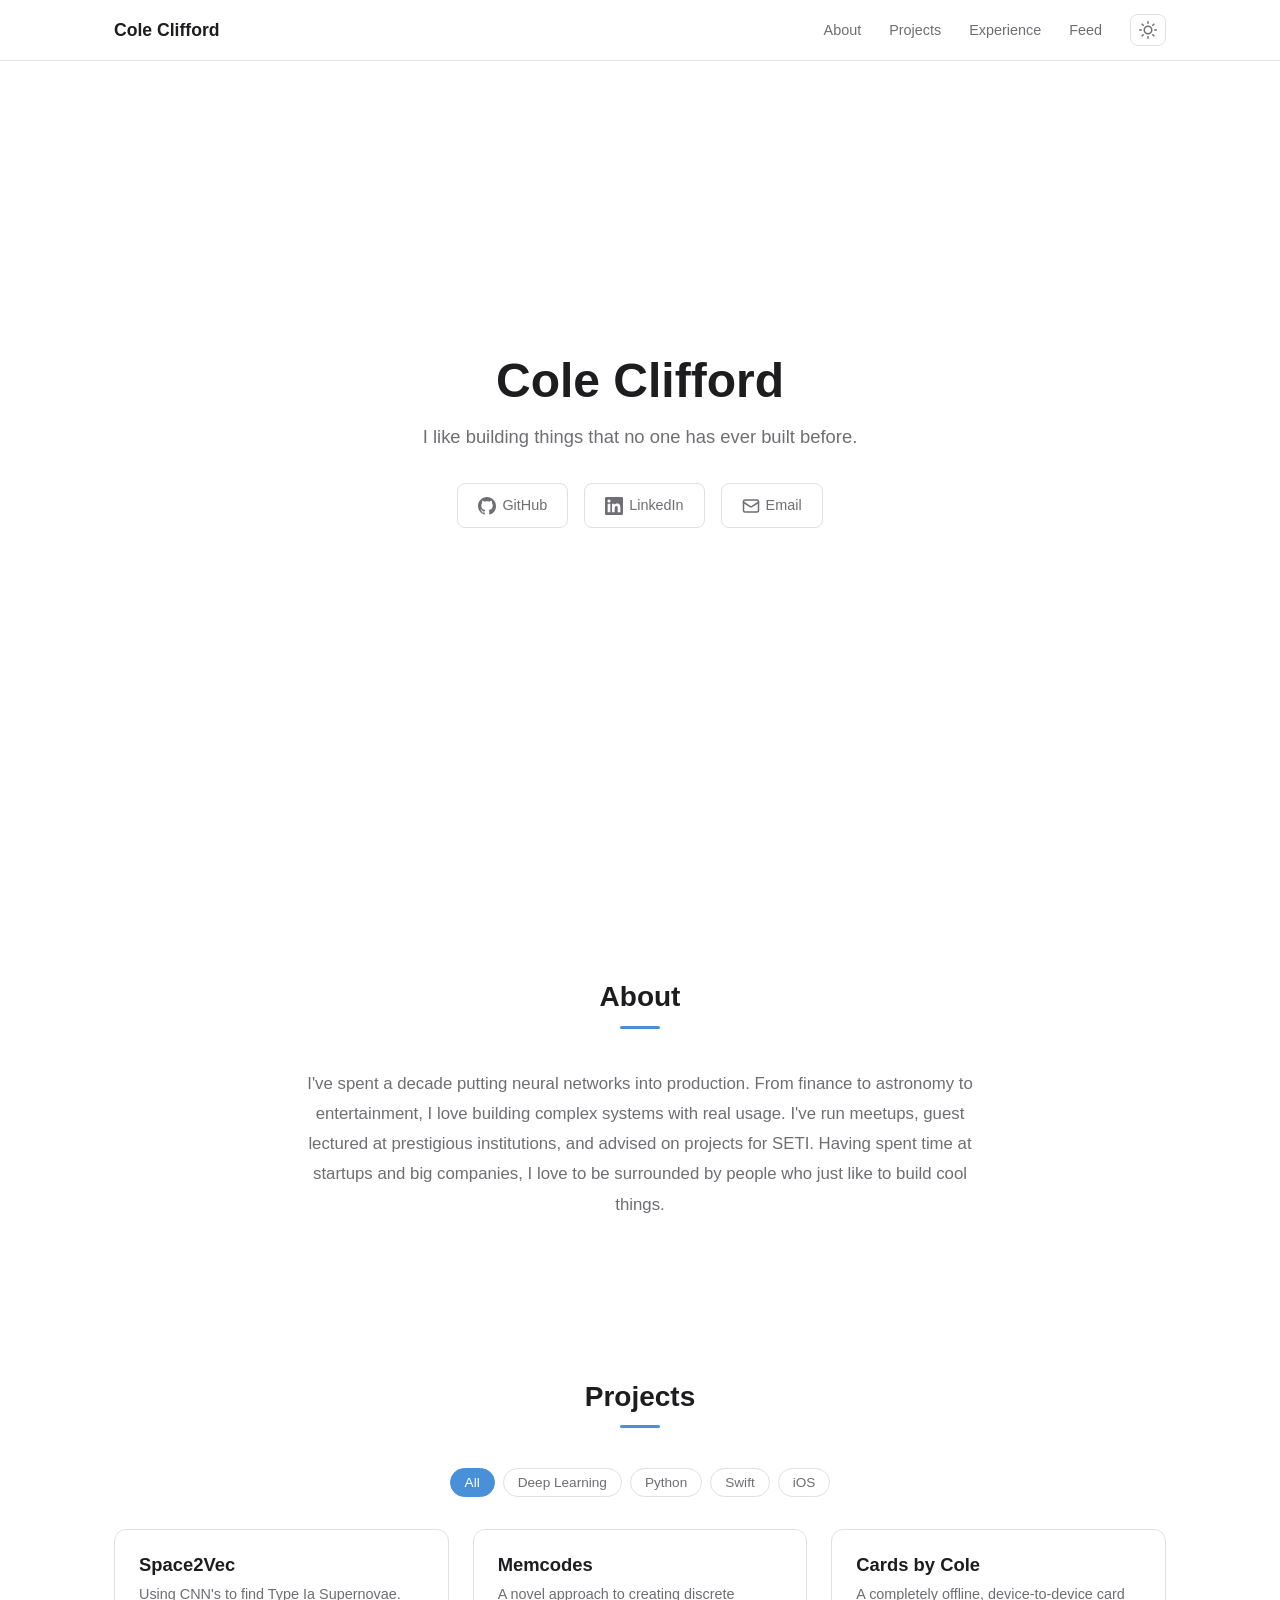
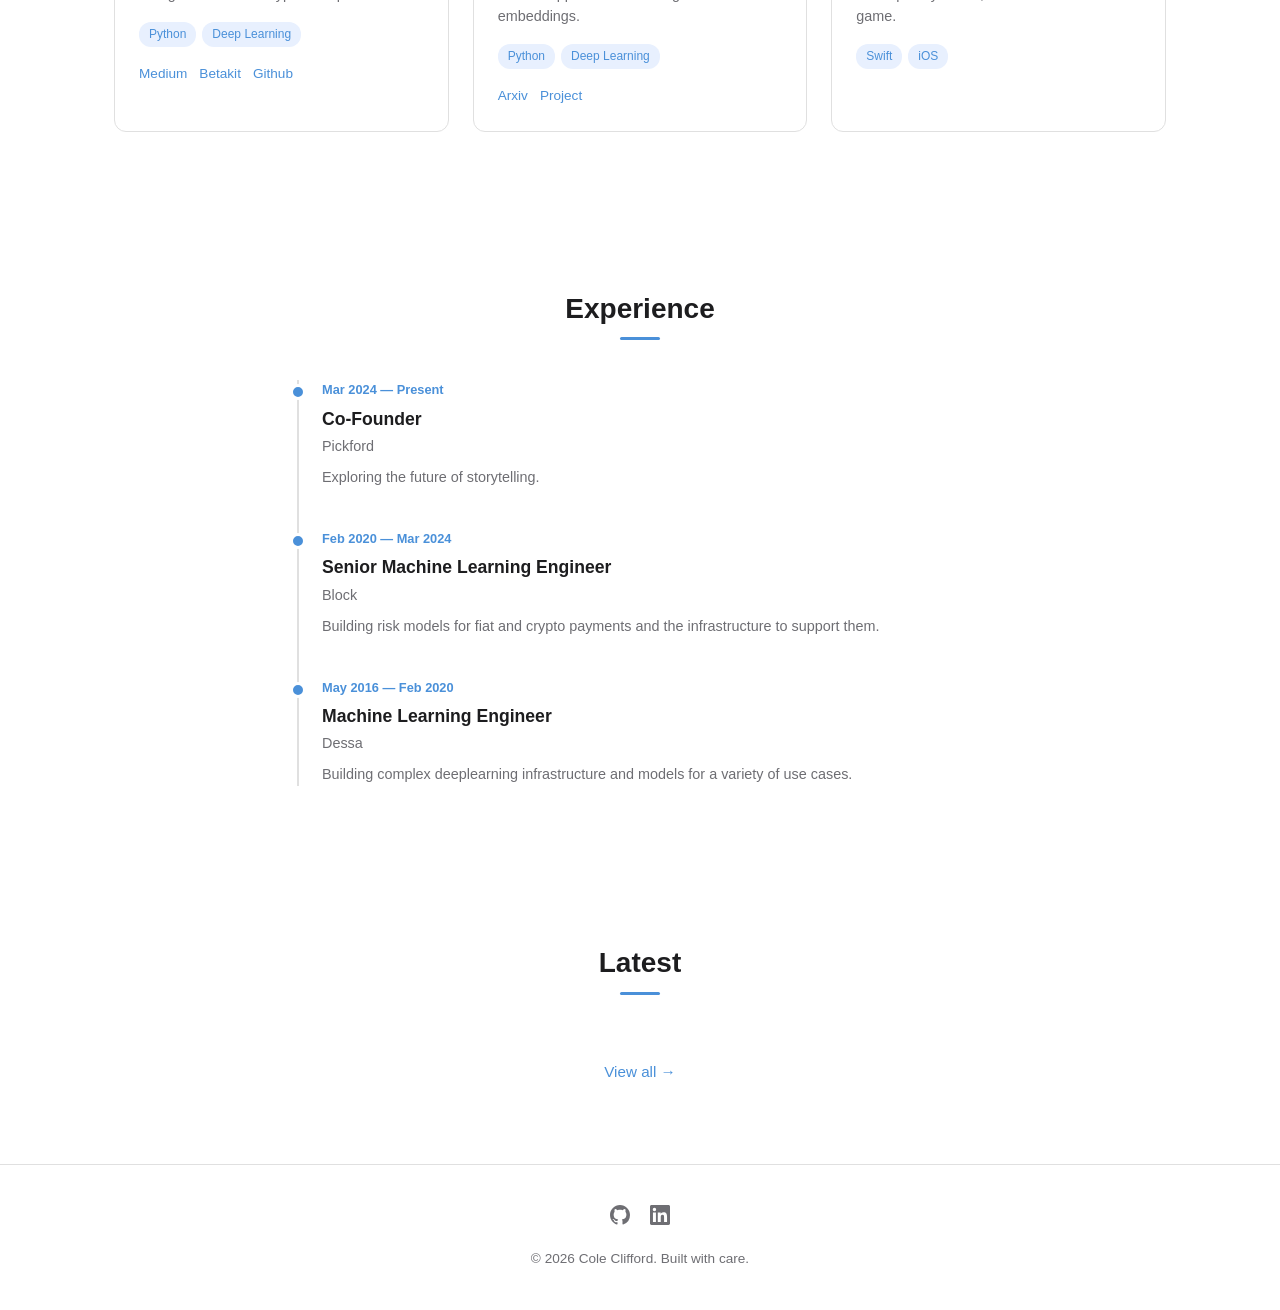
==== commit 93bf3ee7: "Remove Contact tab and emptied the feed until I can add some content" ====
--- a/index.html
+++ b/index.html
@@ -32,7 +32,6 @@
         <li><a href="#projects">Projects</a></li>
         <li><a href="#experience">Experience</a></li>
         <li><a href="#feed">Feed</a></li>
-        <li><a href="#contact">Contact</a></li>
         <li>
           <button class="theme-toggle" aria-label="Toggle theme">
             <svg class="icon-sun" viewBox="0 0 24 24" fill="none" stroke="currentColor" stroke-width="2" stroke-linecap="round" stroke-linejoin="round"><circle cx="12" cy="12" r="5"/><line x1="12" y1="1" x2="12" y2="3"/><line x1="12" y1="21" x2="12" y2="23"/><line x1="4.22" y1="4.22" x2="5.64" y2="5.64"/><line x1="18.36" y1="18.36" x2="19.78" y2="19.78"/><line x1="1" y1="12" x2="3" y2="12"/><line x1="21" y1="12" x2="23" y2="12"/><line x1="4.22" y1="19.78" x2="5.64" y2="18.36"/><line x1="18.36" y1="5.64" x2="19.78" y2="4.22"/></svg>
@@ -108,17 +107,6 @@
     </div>
   </section>
 
-  <!-- Contact -->
-  <section id="contact" class="fade-in">
-    <div class="container container--narrow" style="text-align: center;">
-      <h2 class="section-title">Get In Touch</h2>
-      <p style="color: var(--text-secondary); margin-bottom: 24px;">
-        Have a question or want to work together? Feel free to reach out.
-      </p>
-      <a href="mailto:cole@example.com" class="hero__links" style="display: inline-flex; padding: 10px 24px; border: 1px solid var(--accent); border-radius: 8px; font-weight: 500;">Say Hello</a>
-    </div>
-  </section>
-
   <!-- Footer -->
   <footer class="footer">
     <div class="container">
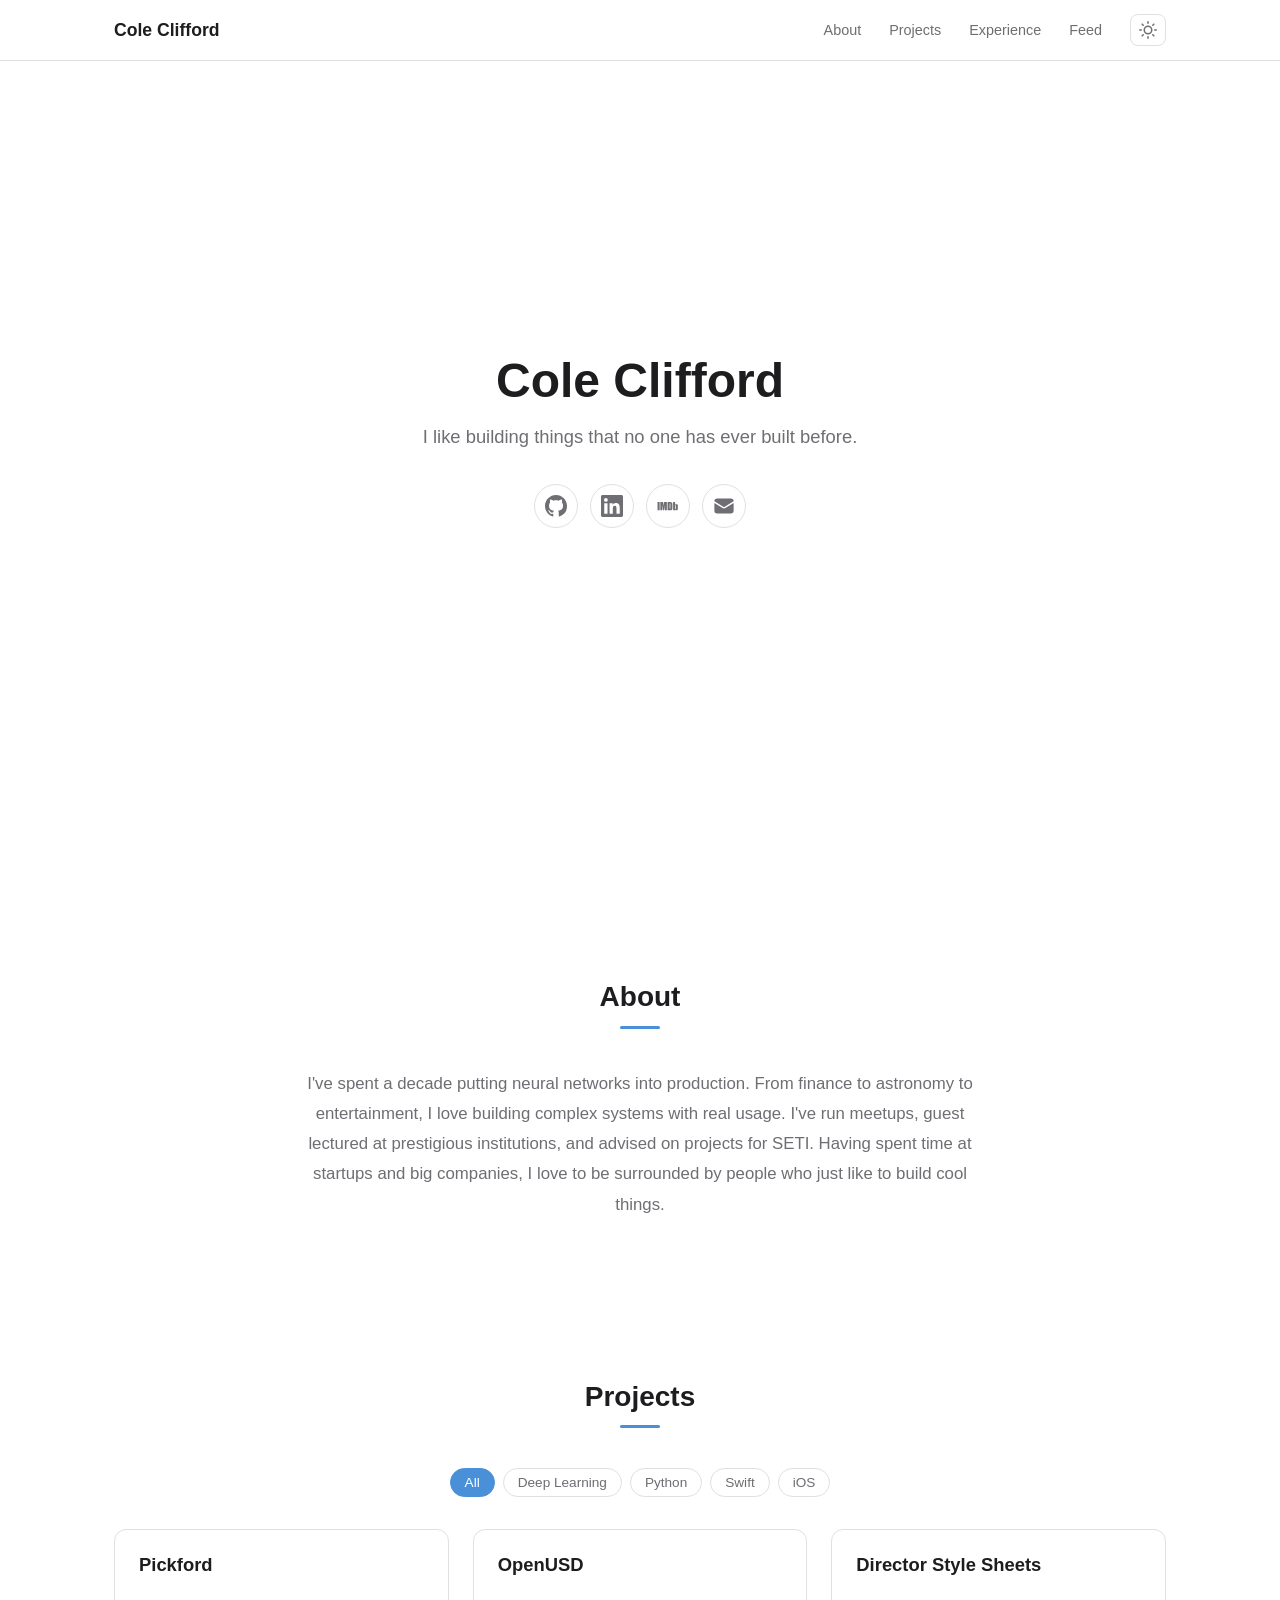
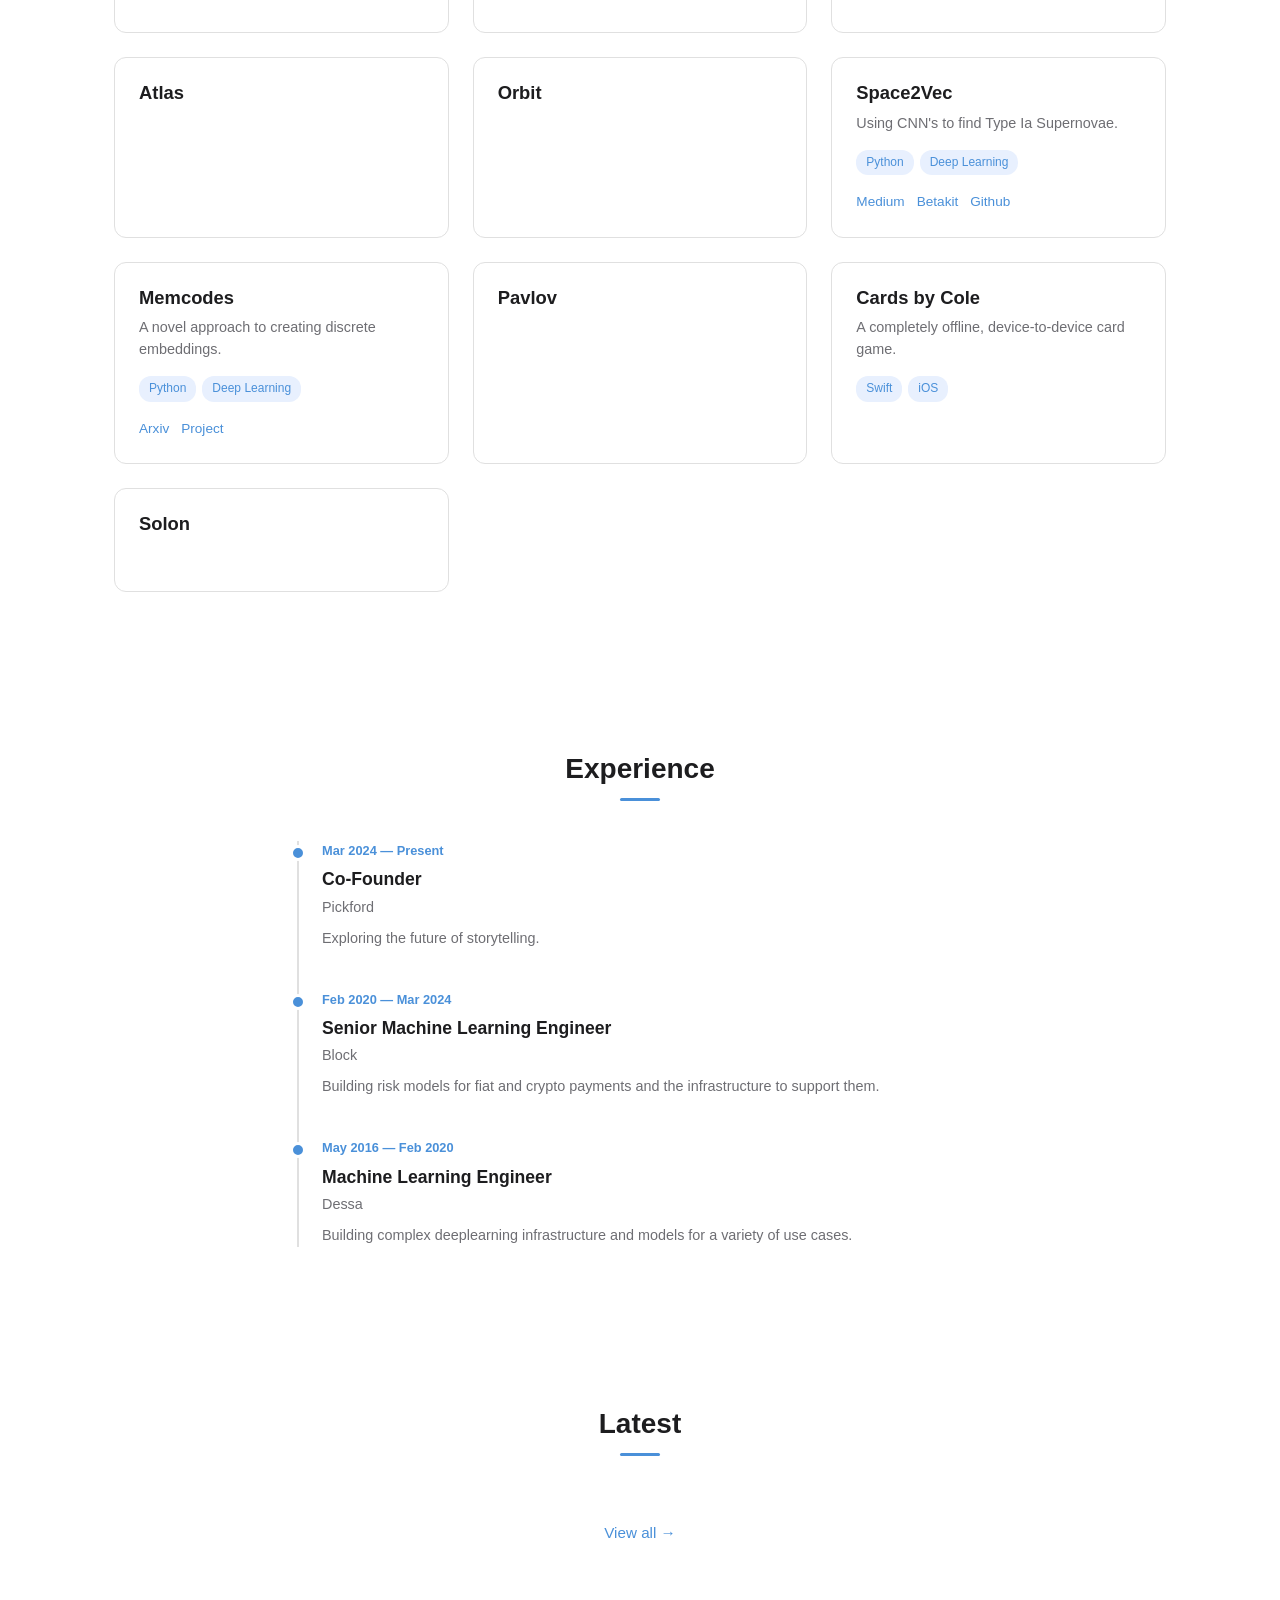
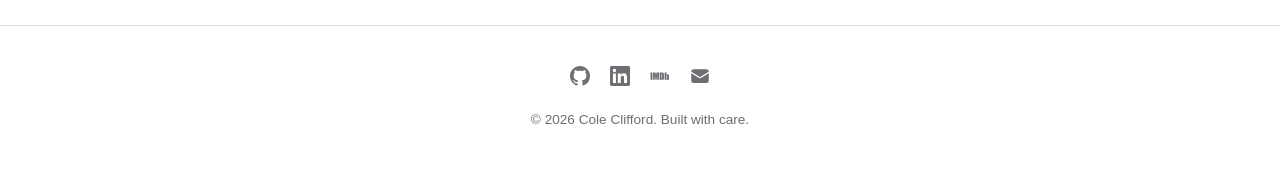
==== commit f40e85df: "Updated the social icons" ====
--- a/index.html
+++ b/index.html
@@ -47,20 +47,20 @@
     <div class="hero__content">
       <h1 class="hero__name">Cole Clifford</h1>
       <p class="hero__tagline">I like building things that no one has ever built before.</p>
-      <div class="hero__links">
-        <a href="https://github.com/ColeClifford" target="_blank" rel="noopener">
-          <svg viewBox="0 0 24 24" fill="currentColor"><path d="M12 0C5.37 0 0 5.37 0 12c0 5.31 3.435 9.795 8.205 11.385.6.105.825-.255.825-.57 0-.285-.015-1.23-.015-2.235-3.015.555-3.795-.735-4.035-1.41-.135-.345-.72-1.41-1.23-1.695-.42-.225-1.02-.78-.015-.795.945-.015 1.62.87 1.845 1.23 1.08 1.815 2.805 1.305 3.495.99.105-.78.42-1.305.765-1.605-2.67-.3-5.46-1.335-5.46-5.925 0-1.305.465-2.385 1.23-3.225-.12-.3-.54-1.53.12-3.18 0 0 1.005-.315 3.3 1.23.96-.27 1.98-.405 3-.405s2.04.135 3 .405c2.295-1.56 3.3-1.23 3.3-1.23.66 1.65.24 2.88.12 3.18.765.84 1.23 1.905 1.23 3.225 0 4.605-2.805 5.625-5.475 5.925.435.375.81 1.095.81 2.22 0 1.605-.015 2.895-.015 3.3 0 .315.225.69.825.57A12.02 12.02 0 0 0 24 12c0-6.63-5.37-12-12-12z"/></svg>
-          GitHub
-        </a>
-        <a href="https://www.linkedin.com/in/cole-clifford-bb5b19121/" target="_blank" rel="noopener">
-          <svg viewBox="0 0 24 24" fill="currentColor"><path d="M20.447 20.452h-3.554v-5.569c0-1.328-.027-3.037-1.852-3.037-1.853 0-2.136 1.445-2.136 2.939v5.667H9.351V9h3.414v1.561h.046c.477-.9 1.637-1.85 3.37-1.85 3.601 0 4.267 2.37 4.267 5.455v6.286zM5.337 7.433a2.062 2.062 0 0 1-2.063-2.065 2.064 2.064 0 1 1 2.063 2.065zm1.782 13.019H3.555V9h3.564v11.452zM22.225 0H1.771C.792 0 0 .774 0 1.729v20.542C0 23.227.792 24 1.771 24h20.451C23.2 24 24 23.227 24 22.271V1.729C24 .774 23.2 0 22.222 0h.003z"/></svg>
-          LinkedIn
-        </a>
-        <a href="mailto:cole.cliffy@gmail.com">
-          <svg viewBox="0 0 24 24" fill="none" stroke="currentColor" stroke-width="2" stroke-linecap="round" stroke-linejoin="round"><rect x="2" y="4" width="20" height="16" rx="2"/><path d="m22 7-8.97 5.7a1.94 1.94 0 0 1-2.06 0L2 7"/></svg>
-          Email
-        </a>
-      </div>
+      <ul class="hero__links">
+        <li><a href="https://github.com/ColeClifford" target="_blank" rel="noopener" class="hero__social" aria-label="GitHub" title="GitHub">
+          <svg viewBox="0 0 24 24" fill="currentColor" aria-hidden="true"><path d="M12 0C5.37 0 0 5.37 0 12c0 5.31 3.435 9.795 8.205 11.385.6.105.825-.255.825-.57 0-.285-.015-1.23-.015-2.235-3.015.555-3.795-.735-4.035-1.41-.135-.345-.72-1.41-1.23-1.695-.42-.225-1.02-.78-.015-.795.945-.015 1.62.87 1.845 1.23 1.08 1.815 2.805 1.305 3.495.99.105-.78.42-1.305.765-1.605-2.67-.3-5.46-1.335-5.46-5.925 0-1.305.465-2.385 1.23-3.225-.12-.3-.54-1.53.12-3.18 0 0 1.005-.315 3.3 1.23.96-.27 1.98-.405 3-.405s2.04.135 3 .405c2.295-1.56 3.3-1.23 3.3-1.23.66 1.65.24 2.88.12 3.18.765.84 1.23 1.905 1.23 3.225 0 4.605-2.805 5.625-5.475 5.925.435.375.81 1.095.81 2.22 0 1.605-.015 2.895-.015 3.3 0 .315.225.69.825.57A12.02 12.02 0 0 0 24 12c0-6.63-5.37-12-12-12z"/></svg>
+        </a></li>
+        <li><a href="https://www.linkedin.com/in/cole-clifford-bb5b19121/" target="_blank" rel="noopener" class="hero__social" aria-label="LinkedIn" title="LinkedIn">
+          <svg viewBox="0 0 24 24" fill="currentColor" aria-hidden="true"><path d="M20.447 20.452h-3.554v-5.569c0-1.328-.027-3.037-1.852-3.037-1.853 0-2.136 1.445-2.136 2.939v5.667H9.351V9h3.414v1.561h.046c.477-.9 1.637-1.85 3.37-1.85 3.601 0 4.267 2.37 4.267 5.455v6.286zM5.337 7.433a2.062 2.062 0 0 1-2.063-2.065 2.064 2.064 0 1 1 2.063 2.065zm1.782 13.019H3.555V9h3.564v11.452zM22.225 0H1.771C.792 0 0 .774 0 1.729v20.542C0 23.227.792 24 1.771 24h20.451C23.2 24 24 23.227 24 22.271V1.729C24 .774 23.2 0 22.222 0h.003z"/></svg>
+        </a></li>
+        <li><a href="https://www.imdb.com/name/nm4317531/?ref_=fn_t_5" target="_blank" rel="noopener" class="hero__social" aria-label="IMDb" title="IMDb">
+          <svg viewBox="2.4 7.6 19.9 8.4" fill="currentColor" aria-hidden="true"><path d="M4.7954 8.2603v7.3636H2.8899V8.2603h1.9055zm6.5367 0v7.3636H9.6707v-4.9704l-.6711 4.9704H7.813l-.6986-4.8618-.0066 4.8618h-1.668V8.2603h2.468c.0748.4476.1492.9694.2307 1.5734l.2712 1.8713.4407-3.4447h2.4817zm2.9772 1.3289c.0742.0404.122.108.1417.2034.0279.0953.0345.3118.0345.6442v2.8548c0 .4881-.0345.7867-.0955.8954-.0609.1152-.2304.1695-.5018.1695V9.5211c.204 0 .3457.0205.4211.0681zm-.0211 6.0347c.4543 0 .8006-.0265 1.0245-.0742.2304-.0477.4204-.1357.5694-.2648.1556-.1218.2642-.298.3251-.5219.0611-.2238.1021-.6648.1021-1.3224v-2.5832c0-.6986-.0271-1.1668-.0742-1.4039-.041-.237-.1431-.4543-.3126-.6437-.1695-.1973-.4198-.3324-.7456-.421-.3191-.0808-.8542-.1285-1.7694-.1285h-1.4244v7.3636h2.3051zm5.14-1.7827c0 .3523-.0199.5762-.0544.6708-.033.0947-.1894.1424-.3046.1424-.1086 0-.19-.0477-.2238-.1351-.041-.0887-.0609-.2986-.0609-.6238v-1.9469c0-.3324.0199-.5423.0543-.6237.0338-.0808.1086-.122.2171-.122.1153 0 .2709.0412.3114.1425.041.0947.0609.2986.0609.6032v1.8926zm-2.4747-5.5809v7.3636h1.7157l.1152-.4675c.1556.1894.3251.3324.5152.4271.1828.0881.4608.1357.678.1357.3047 0 .5629-.0748.7802-.237.2165-.1562.3589-.3462.4198-.5628.0543-.2173.0887-.543.0887-.9841v-2.0675c0-.4409-.0139-.7324-.0344-.8681-.0199-.1357-.0742-.2781-.1695-.4204-.1021-.1425-.2437-.251-.4272-.3325-.1834-.0742-.3999-.1152-.6576-.1152-.2172 0-.4952.0477-.6846.1285-.1835.0887-.353.2238-.5086.4007V8.2603h-1.8309z"/></svg>
+        </a></li>
+        <li><a href="mailto:cole.cliffy@gmail.com" class="hero__social" aria-label="Email" title="Email">
+          <svg viewBox="0 0 24 24" fill="currentColor" aria-hidden="true"><path d="M1.5 8.67v8.58a3 3 0 0 0 3 3h15a3 3 0 0 0 3-3V8.67l-8.928 5.493a3 3 0 0 1-3.144 0L1.5 8.67Z"/><path d="M22.5 6.908V6.75a3 3 0 0 0-3-3h-15a3 3 0 0 0-3 3v.158l9.714 5.978a1.5 1.5 0 0 0 1.572 0L22.5 6.908Z"/></svg>
+        </a></li>
+      </ul>
     </div>
   </section>
 
@@ -111,11 +111,17 @@
   <footer class="footer">
     <div class="container">
       <div class="footer__links">
-        <a href="https://github.com/ColeClifford" target="_blank" rel="noopener" aria-label="GitHub">
-          <svg viewBox="0 0 24 24" fill="currentColor"><path d="M12 0C5.37 0 0 5.37 0 12c0 5.31 3.435 9.795 8.205 11.385.6.105.825-.255.825-.57 0-.285-.015-1.23-.015-2.235-3.015.555-3.795-.735-4.035-1.41-.135-.345-.72-1.41-1.23-1.695-.42-.225-1.02-.78-.015-.795.945-.015 1.62.87 1.845 1.23 1.08 1.815 2.805 1.305 3.495.99.105-.78.42-1.305.765-1.605-2.67-.3-5.46-1.335-5.46-5.925 0-1.305.465-2.385 1.23-3.225-.12-.3-.54-1.53.12-3.18 0 0 1.005-.315 3.3 1.23.96-.27 1.98-.405 3-.405s2.04.135 3 .405c2.295-1.56 3.3-1.23 3.3-1.23.66 1.65.24 2.88.12 3.18.765.84 1.23 1.905 1.23 3.225 0 4.605-2.805 5.625-5.475 5.925.435.375.81 1.095.81 2.22 0 1.605-.015 2.895-.015 3.3 0 .315.225.69.825.57A12.02 12.02 0 0 0 24 12c0-6.63-5.37-12-12-12z"/></svg>
+        <a href="https://github.com/ColeClifford" target="_blank" rel="noopener" aria-label="GitHub" title="GitHub">
+          <svg viewBox="0 0 24 24" fill="currentColor" aria-hidden="true"><path d="M12 0C5.37 0 0 5.37 0 12c0 5.31 3.435 9.795 8.205 11.385.6.105.825-.255.825-.57 0-.285-.015-1.23-.015-2.235-3.015.555-3.795-.735-4.035-1.41-.135-.345-.72-1.41-1.23-1.695-.42-.225-1.02-.78-.015-.795.945-.015 1.62.87 1.845 1.23 1.08 1.815 2.805 1.305 3.495.99.105-.78.42-1.305.765-1.605-2.67-.3-5.46-1.335-5.46-5.925 0-1.305.465-2.385 1.23-3.225-.12-.3-.54-1.53.12-3.18 0 0 1.005-.315 3.3 1.23.96-.27 1.98-.405 3-.405s2.04.135 3 .405c2.295-1.56 3.3-1.23 3.3-1.23.66 1.65.24 2.88.12 3.18.765.84 1.23 1.905 1.23 3.225 0 4.605-2.805 5.625-5.475 5.925.435.375.81 1.095.81 2.22 0 1.605-.015 2.895-.015 3.3 0 .315.225.69.825.57A12.02 12.02 0 0 0 24 12c0-6.63-5.37-12-12-12z"/></svg>
         </a>
-        <a href="https://www.linkedin.com/in/cole-clifford-bb5b19121/" target="_blank" rel="noopener" aria-label="LinkedIn">
-          <svg viewBox="0 0 24 24" fill="currentColor"><path d="M20.447 20.452h-3.554v-5.569c0-1.328-.027-3.037-1.852-3.037-1.853 0-2.136 1.445-2.136 2.939v5.667H9.351V9h3.414v1.561h.046c.477-.9 1.637-1.85 3.37-1.85 3.601 0 4.267 2.37 4.267 5.455v6.286zM5.337 7.433a2.062 2.062 0 0 1-2.063-2.065 2.064 2.064 0 1 1 2.063 2.065zm1.782 13.019H3.555V9h3.564v11.452zM22.225 0H1.771C.792 0 0 .774 0 1.729v20.542C0 23.227.792 24 1.771 24h20.451C23.2 24 24 23.227 24 22.271V1.729C24 .774 23.2 0 22.222 0h.003z"/></svg>
+        <a href="https://www.linkedin.com/in/cole-clifford-bb5b19121/" target="_blank" rel="noopener" aria-label="LinkedIn" title="LinkedIn">
+          <svg viewBox="0 0 24 24" fill="currentColor" aria-hidden="true"><path d="M20.447 20.452h-3.554v-5.569c0-1.328-.027-3.037-1.852-3.037-1.853 0-2.136 1.445-2.136 2.939v5.667H9.351V9h3.414v1.561h.046c.477-.9 1.637-1.85 3.37-1.85 3.601 0 4.267 2.37 4.267 5.455v6.286zM5.337 7.433a2.062 2.062 0 0 1-2.063-2.065 2.064 2.064 0 1 1 2.063 2.065zm1.782 13.019H3.555V9h3.564v11.452zM22.225 0H1.771C.792 0 0 .774 0 1.729v20.542C0 23.227.792 24 1.771 24h20.451C23.2 24 24 23.227 24 22.271V1.729C24 .774 23.2 0 22.222 0h.003z"/></svg>
+        </a>
+        <a href="https://www.imdb.com/name/nm4317531/?ref_=fn_t_5" target="_blank" rel="noopener" aria-label="IMDb" title="IMDb">
+          <svg viewBox="2.4 7.6 19.9 8.4" fill="currentColor" aria-hidden="true"><path d="M4.7954 8.2603v7.3636H2.8899V8.2603h1.9055zm6.5367 0v7.3636H9.6707v-4.9704l-.6711 4.9704H7.813l-.6986-4.8618-.0066 4.8618h-1.668V8.2603h2.468c.0748.4476.1492.9694.2307 1.5734l.2712 1.8713.4407-3.4447h2.4817zm2.9772 1.3289c.0742.0404.122.108.1417.2034.0279.0953.0345.3118.0345.6442v2.8548c0 .4881-.0345.7867-.0955.8954-.0609.1152-.2304.1695-.5018.1695V9.5211c.204 0 .3457.0205.4211.0681zm-.0211 6.0347c.4543 0 .8006-.0265 1.0245-.0742.2304-.0477.4204-.1357.5694-.2648.1556-.1218.2642-.298.3251-.5219.0611-.2238.1021-.6648.1021-1.3224v-2.5832c0-.6986-.0271-1.1668-.0742-1.4039-.041-.237-.1431-.4543-.3126-.6437-.1695-.1973-.4198-.3324-.7456-.421-.3191-.0808-.8542-.1285-1.7694-.1285h-1.4244v7.3636h2.3051zm5.14-1.7827c0 .3523-.0199.5762-.0544.6708-.033.0947-.1894.1424-.3046.1424-.1086 0-.19-.0477-.2238-.1351-.041-.0887-.0609-.2986-.0609-.6238v-1.9469c0-.3324.0199-.5423.0543-.6237.0338-.0808.1086-.122.2171-.122.1153 0 .2709.0412.3114.1425.041.0947.0609.2986.0609.6032v1.8926zm-2.4747-5.5809v7.3636h1.7157l.1152-.4675c.1556.1894.3251.3324.5152.4271.1828.0881.4608.1357.678.1357.3047 0 .5629-.0748.7802-.237.2165-.1562.3589-.3462.4198-.5628.0543-.2173.0887-.543.0887-.9841v-2.0675c0-.4409-.0139-.7324-.0344-.8681-.0199-.1357-.0742-.2781-.1695-.4204-.1021-.1425-.2437-.251-.4272-.3325-.1834-.0742-.3999-.1152-.6576-.1152-.2172 0-.4952.0477-.6846.1285-.1835.0887-.353.2238-.5086.4007V8.2603h-1.8309z"/></svg>
+        </a>
+        <a href="mailto:cole.cliffy@gmail.com" aria-label="Email" title="Email">
+          <svg viewBox="0 0 24 24" fill="currentColor" aria-hidden="true"><path d="M1.5 8.67v8.58a3 3 0 0 0 3 3h15a3 3 0 0 0 3-3V8.67l-8.928 5.493a3 3 0 0 1-3.144 0L1.5 8.67Z"/><path d="M22.5 6.908V6.75a3 3 0 0 0-3-3h-15a3 3 0 0 0-3 3v.158l9.714 5.978a1.5 1.5 0 0 0 1.572 0L22.5 6.908Z"/></svg>
         </a>
       </div>
       <p>&copy; <span id="year"></span> Cole Clifford. Built with care.</p>
--- a/css/style.css
+++ b/css/style.css
@@ -260,30 +260,39 @@
 
 .hero__links {
   display: flex;
+  flex-wrap: wrap;
   justify-content: center;
-  gap: 16px;
-}
-
-.hero__links a {
+  gap: 12px;
+  list-style: none;
+  margin: 0;
+  padding: 0;
+}
+
+.hero__links li {
+  margin: 0;
+  padding: 0;
+}
+
+.hero__social {
   display: inline-flex;
   align-items: center;
-  gap: 6px;
-  padding: 10px 20px;
+  justify-content: center;
+  width: 44px;
+  height: 44px;
   border: 1px solid var(--border);
-  border-radius: 8px;
-  font-size: 0.9rem;
-  color: var(--text-secondary);
-  transition: all var(--transition);
-}
-
-.hero__links a:hover {
+  border-radius: 50%;
+  color: var(--text-secondary);
+  transition: border-color var(--transition), color var(--transition);
+}
+
+.hero__social:hover {
   border-color: var(--accent);
   color: var(--accent);
 }
 
-.hero__links svg {
-  width: 18px;
-  height: 18px;
+.hero__social svg {
+  width: 22px;
+  height: 22px;
 }
 
 /* ===== About ===== */
@@ -736,8 +745,4 @@
     grid-template-columns: 1fr;
   }
 
-  .hero__links {
-    flex-direction: column;
-    align-items: center;
-  }
-}
+}
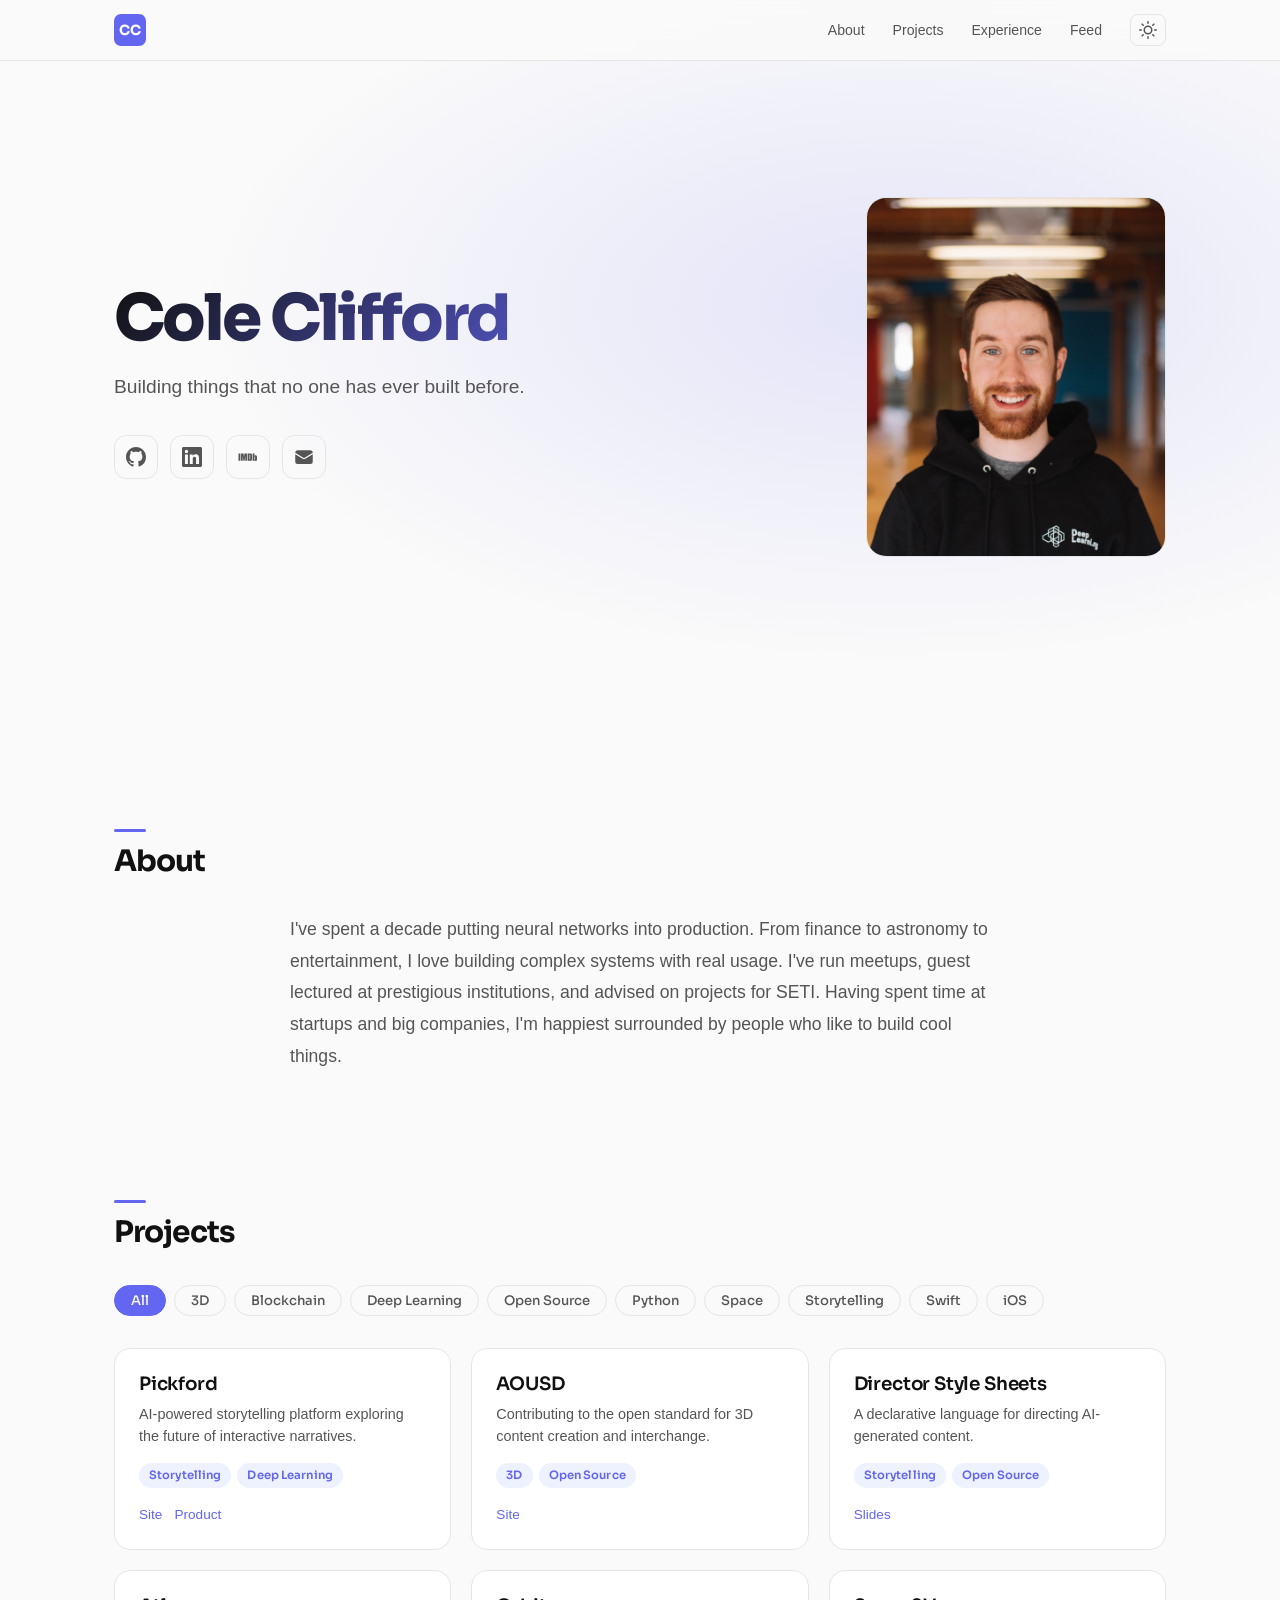
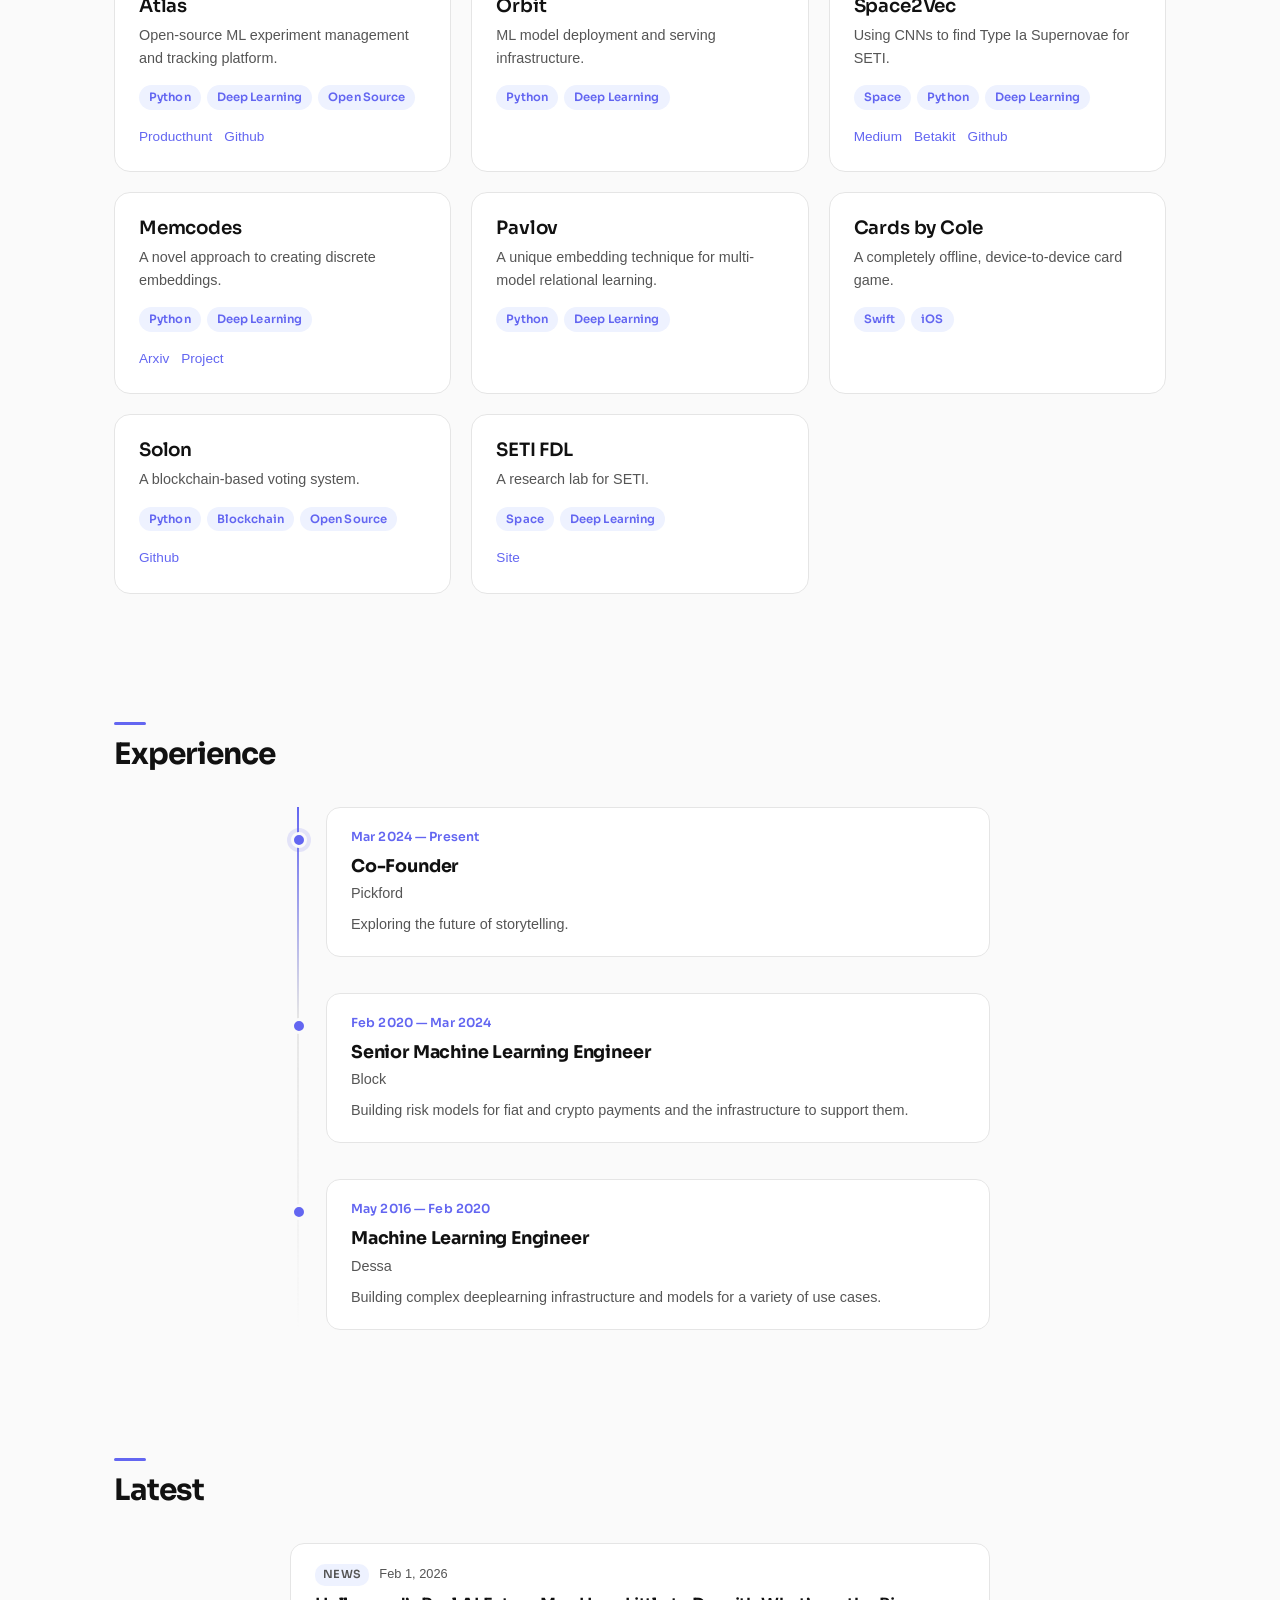
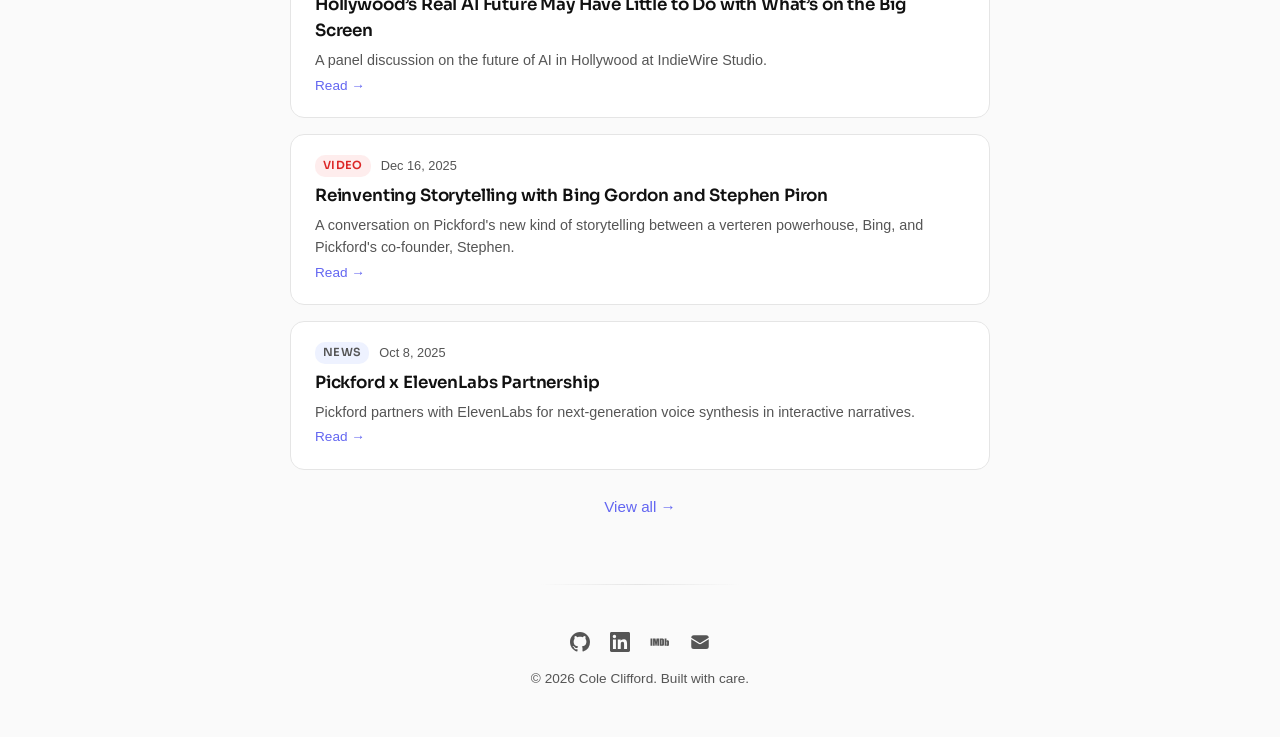
==== commit a5987367: "Overhaul and content fill out" ====
--- a/index.html
+++ b/index.html
@@ -3,8 +3,12 @@
 <head>
   <meta charset="utf-8">
   <meta name="viewport" content="width=device-width, initial-scale=1">
-  <title>Cole Clifford — Portfolio</title>
+  <title>Cole Clifford</title>
   <meta name="description" content="Cole Clifford's personal portfolio — projects, experience, and more.">
+  <link rel="icon" href="/favicon.svg" type="image/svg+xml">
+  <link rel="preconnect" href="https://fonts.googleapis.com">
+  <link rel="preconnect" href="https://fonts.gstatic.com" crossorigin>
+  <link href="https://fonts.googleapis.com/css2?family=Sora:wght@400;500;600;700;800&display=swap" rel="stylesheet">
   <link rel="stylesheet" href="css/style.css">
   <script>
     // Apply saved theme before paint to prevent flash
@@ -23,7 +27,9 @@
   <!-- Nav -->
   <nav class="nav">
     <div class="container nav__inner">
-      <a href="#" class="nav__logo">Cole Clifford</a>
+      <a href="#" class="nav__logo" aria-label="Home">
+        <svg viewBox="0 0 64 64" width="32" height="32" aria-hidden="true"><rect width="64" height="64" rx="14" fill="var(--accent)"/><text x="50%" y="54%" dominant-baseline="middle" text-anchor="middle" fill="var(--tag-active-text)" font-family="Sora, sans-serif" font-weight="700" font-size="28">CC</text></svg>
+      </a>
       <button class="nav__hamburger" aria-label="Toggle navigation">
         <svg viewBox="0 0 24 24" fill="none" stroke="currentColor" stroke-width="2" stroke-linecap="round"><line x1="3" y1="6" x2="21" y2="6"/><line x1="3" y1="12" x2="21" y2="12"/><line x1="3" y1="18" x2="21" y2="18"/></svg>
       </button>
@@ -44,23 +50,28 @@
 
   <!-- Hero -->
   <section class="hero">
-    <div class="hero__content">
-      <h1 class="hero__name">Cole Clifford</h1>
-      <p class="hero__tagline">I like building things that no one has ever built before.</p>
-      <ul class="hero__links">
-        <li><a href="https://github.com/ColeClifford" target="_blank" rel="noopener" class="hero__social" aria-label="GitHub" title="GitHub">
-          <svg viewBox="0 0 24 24" fill="currentColor" aria-hidden="true"><path d="M12 0C5.37 0 0 5.37 0 12c0 5.31 3.435 9.795 8.205 11.385.6.105.825-.255.825-.57 0-.285-.015-1.23-.015-2.235-3.015.555-3.795-.735-4.035-1.41-.135-.345-.72-1.41-1.23-1.695-.42-.225-1.02-.78-.015-.795.945-.015 1.62.87 1.845 1.23 1.08 1.815 2.805 1.305 3.495.99.105-.78.42-1.305.765-1.605-2.67-.3-5.46-1.335-5.46-5.925 0-1.305.465-2.385 1.23-3.225-.12-.3-.54-1.53.12-3.18 0 0 1.005-.315 3.3 1.23.96-.27 1.98-.405 3-.405s2.04.135 3 .405c2.295-1.56 3.3-1.23 3.3-1.23.66 1.65.24 2.88.12 3.18.765.84 1.23 1.905 1.23 3.225 0 4.605-2.805 5.625-5.475 5.925.435.375.81 1.095.81 2.22 0 1.605-.015 2.895-.015 3.3 0 .315.225.69.825.57A12.02 12.02 0 0 0 24 12c0-6.63-5.37-12-12-12z"/></svg>
-        </a></li>
-        <li><a href="https://www.linkedin.com/in/cole-clifford-bb5b19121/" target="_blank" rel="noopener" class="hero__social" aria-label="LinkedIn" title="LinkedIn">
-          <svg viewBox="0 0 24 24" fill="currentColor" aria-hidden="true"><path d="M20.447 20.452h-3.554v-5.569c0-1.328-.027-3.037-1.852-3.037-1.853 0-2.136 1.445-2.136 2.939v5.667H9.351V9h3.414v1.561h.046c.477-.9 1.637-1.85 3.37-1.85 3.601 0 4.267 2.37 4.267 5.455v6.286zM5.337 7.433a2.062 2.062 0 0 1-2.063-2.065 2.064 2.064 0 1 1 2.063 2.065zm1.782 13.019H3.555V9h3.564v11.452zM22.225 0H1.771C.792 0 0 .774 0 1.729v20.542C0 23.227.792 24 1.771 24h20.451C23.2 24 24 23.227 24 22.271V1.729C24 .774 23.2 0 22.222 0h.003z"/></svg>
-        </a></li>
-        <li><a href="https://www.imdb.com/name/nm4317531/?ref_=fn_t_5" target="_blank" rel="noopener" class="hero__social" aria-label="IMDb" title="IMDb">
-          <svg viewBox="2.4 7.6 19.9 8.4" fill="currentColor" aria-hidden="true"><path d="M4.7954 8.2603v7.3636H2.8899V8.2603h1.9055zm6.5367 0v7.3636H9.6707v-4.9704l-.6711 4.9704H7.813l-.6986-4.8618-.0066 4.8618h-1.668V8.2603h2.468c.0748.4476.1492.9694.2307 1.5734l.2712 1.8713.4407-3.4447h2.4817zm2.9772 1.3289c.0742.0404.122.108.1417.2034.0279.0953.0345.3118.0345.6442v2.8548c0 .4881-.0345.7867-.0955.8954-.0609.1152-.2304.1695-.5018.1695V9.5211c.204 0 .3457.0205.4211.0681zm-.0211 6.0347c.4543 0 .8006-.0265 1.0245-.0742.2304-.0477.4204-.1357.5694-.2648.1556-.1218.2642-.298.3251-.5219.0611-.2238.1021-.6648.1021-1.3224v-2.5832c0-.6986-.0271-1.1668-.0742-1.4039-.041-.237-.1431-.4543-.3126-.6437-.1695-.1973-.4198-.3324-.7456-.421-.3191-.0808-.8542-.1285-1.7694-.1285h-1.4244v7.3636h2.3051zm5.14-1.7827c0 .3523-.0199.5762-.0544.6708-.033.0947-.1894.1424-.3046.1424-.1086 0-.19-.0477-.2238-.1351-.041-.0887-.0609-.2986-.0609-.6238v-1.9469c0-.3324.0199-.5423.0543-.6237.0338-.0808.1086-.122.2171-.122.1153 0 .2709.0412.3114.1425.041.0947.0609.2986.0609.6032v1.8926zm-2.4747-5.5809v7.3636h1.7157l.1152-.4675c.1556.1894.3251.3324.5152.4271.1828.0881.4608.1357.678.1357.3047 0 .5629-.0748.7802-.237.2165-.1562.3589-.3462.4198-.5628.0543-.2173.0887-.543.0887-.9841v-2.0675c0-.4409-.0139-.7324-.0344-.8681-.0199-.1357-.0742-.2781-.1695-.4204-.1021-.1425-.2437-.251-.4272-.3325-.1834-.0742-.3999-.1152-.6576-.1152-.2172 0-.4952.0477-.6846.1285-.1835.0887-.353.2238-.5086.4007V8.2603h-1.8309z"/></svg>
-        </a></li>
-        <li><a href="mailto:cole.cliffy@gmail.com" class="hero__social" aria-label="Email" title="Email">
-          <svg viewBox="0 0 24 24" fill="currentColor" aria-hidden="true"><path d="M1.5 8.67v8.58a3 3 0 0 0 3 3h15a3 3 0 0 0 3-3V8.67l-8.928 5.493a3 3 0 0 1-3.144 0L1.5 8.67Z"/><path d="M22.5 6.908V6.75a3 3 0 0 0-3-3h-15a3 3 0 0 0-3 3v.158l9.714 5.978a1.5 1.5 0 0 0 1.572 0L22.5 6.908Z"/></svg>
-        </a></li>
-      </ul>
+    <div class="container hero__inner">
+      <div class="hero__content">
+        <h1 class="hero__name">Cole Clifford</h1>
+        <p class="hero__tagline">Building things that no one has ever built before.</p>
+        <ul class="hero__links">
+          <li><a href="https://github.com/ColeClifford" target="_blank" rel="noopener" class="hero__social" aria-label="GitHub" title="GitHub">
+            <svg viewBox="0 0 24 24" fill="currentColor" aria-hidden="true"><path d="M12 0C5.37 0 0 5.37 0 12c0 5.31 3.435 9.795 8.205 11.385.6.105.825-.255.825-.57 0-.285-.015-1.23-.015-2.235-3.015.555-3.795-.735-4.035-1.41-.135-.345-.72-1.41-1.23-1.695-.42-.225-1.02-.78-.015-.795.945-.015 1.62.87 1.845 1.23 1.08 1.815 2.805 1.305 3.495.99.105-.78.42-1.305.765-1.605-2.67-.3-5.46-1.335-5.46-5.925 0-1.305.465-2.385 1.23-3.225-.12-.3-.54-1.53.12-3.18 0 0 1.005-.315 3.3 1.23.96-.27 1.98-.405 3-.405s2.04.135 3 .405c2.295-1.56 3.3-1.23 3.3-1.23.66 1.65.24 2.88.12 3.18.765.84 1.23 1.905 1.23 3.225 0 4.605-2.805 5.625-5.475 5.925.435.375.81 1.095.81 2.22 0 1.605-.015 2.895-.015 3.3 0 .315.225.69.825.57A12.02 12.02 0 0 0 24 12c0-6.63-5.37-12-12-12z"/></svg>
+          </a></li>
+          <li><a href="https://www.linkedin.com/in/cole-clifford-bb5b19121/" target="_blank" rel="noopener" class="hero__social" aria-label="LinkedIn" title="LinkedIn">
+            <svg viewBox="0 0 24 24" fill="currentColor" aria-hidden="true"><path d="M20.447 20.452h-3.554v-5.569c0-1.328-.027-3.037-1.852-3.037-1.853 0-2.136 1.445-2.136 2.939v5.667H9.351V9h3.414v1.561h.046c.477-.9 1.637-1.85 3.37-1.85 3.601 0 4.267 2.37 4.267 5.455v6.286zM5.337 7.433a2.062 2.062 0 0 1-2.063-2.065 2.064 2.064 0 1 1 2.063 2.065zm1.782 13.019H3.555V9h3.564v11.452zM22.225 0H1.771C.792 0 0 .774 0 1.729v20.542C0 23.227.792 24 1.771 24h20.451C23.2 24 24 23.227 24 22.271V1.729C24 .774 23.2 0 22.222 0h.003z"/></svg>
+          </a></li>
+          <li><a href="https://www.imdb.com/name/nm4317531/?ref_=fn_t_5" target="_blank" rel="noopener" class="hero__social" aria-label="IMDb" title="IMDb">
+            <svg viewBox="2.4 7.6 19.9 8.4" fill="currentColor" aria-hidden="true"><path d="M4.7954 8.2603v7.3636H2.8899V8.2603h1.9055zm6.5367 0v7.3636H9.6707v-4.9704l-.6711 4.9704H7.813l-.6986-4.8618-.0066 4.8618h-1.668V8.2603h2.468c.0748.4476.1492.9694.2307 1.5734l.2712 1.8713.4407-3.4447h2.4817zm2.9772 1.3289c.0742.0404.122.108.1417.2034.0279.0953.0345.3118.0345.6442v2.8548c0 .4881-.0345.7867-.0955.8954-.0609.1152-.2304.1695-.5018.1695V9.5211c.204 0 .3457.0205.4211.0681zm-.0211 6.0347c.4543 0 .8006-.0265 1.0245-.0742.2304-.0477.4204-.1357.5694-.2648.1556-.1218.2642-.298.3251-.5219.0611-.2238.1021-.6648.1021-1.3224v-2.5832c0-.6986-.0271-1.1668-.0742-1.4039-.041-.237-.1431-.4543-.3126-.6437-.1695-.1973-.4198-.3324-.7456-.421-.3191-.0808-.8542-.1285-1.7694-.1285h-1.4244v7.3636h2.3051zm5.14-1.7827c0 .3523-.0199.5762-.0544.6708-.033.0947-.1894.1424-.3046.1424-.1086 0-.19-.0477-.2238-.1351-.041-.0887-.0609-.2986-.0609-.6238v-1.9469c0-.3324.0199-.5423.0543-.6237.0338-.0808.1086-.122.2171-.122.1153 0 .2709.0412.3114.1425.041.0947.0609.2986.0609.6032v1.8926zm-2.4747-5.5809v7.3636h1.7157l.1152-.4675c.1556.1894.3251.3324.5152.4271.1828.0881.4608.1357.678.1357.3047 0 .5629-.0748.7802-.237.2165-.1562.3589-.3462.4198-.5628.0543-.2173.0887-.543.0887-.9841v-2.0675c0-.4409-.0139-.7324-.0344-.8681-.0199-.1357-.0742-.2781-.1695-.4204-.1021-.1425-.2437-.251-.4272-.3325-.1834-.0742-.3999-.1152-.6576-.1152-.2172 0-.4952.0477-.6846.1285-.1835.0887-.353.2238-.5086.4007V8.2603h-1.8309z"/></svg>
+          </a></li>
+          <li><a href="mailto:cole.cliffy@gmail.com" class="hero__social" aria-label="Email" title="Email">
+            <svg viewBox="0 0 24 24" fill="currentColor" aria-hidden="true"><path d="M1.5 8.67v8.58a3 3 0 0 0 3 3h15a3 3 0 0 0 3-3V8.67l-8.928 5.493a3 3 0 0 1-3.144 0L1.5 8.67Z"/><path d="M22.5 6.908V6.75a3 3 0 0 0-3-3h-15a3 3 0 0 0-3 3v.158l9.714 5.978a1.5 1.5 0 0 0 1.572 0L22.5 6.908Z"/></svg>
+          </a></li>
+        </ul>
+      </div>
+      <div class="hero__photo">
+        <img src="images/headshot.JPG" alt="Cole Clifford">
+      </div>
     </div>
   </section>
 
@@ -72,8 +83,7 @@
         <p>
           I've spent a decade putting neural networks into production. From finance to astronomy to entertainment, I love building
           complex systems with real usage. I've run meetups, guest lectured at prestigious institutions, and advised on projects for SETI.
-
-          Having spent time at startups and big companies, I love to be surrounded by people who just like to build cool things.
+          Having spent time at startups and big companies, I'm happiest surrounded by people who like to build cool things.
         </p>
       </div>
     </div>
--- a/css/style.css
+++ b/css/style.css
@@ -9,47 +9,51 @@
 
 /* ===== CSS Custom Properties — Light (default) ===== */
 :root {
-  --bg: #ffffff;
-  --bg-secondary: #f5f5f7;
-  --text: #1d1d1f;
-  --text-secondary: #6e6e73;
-  --accent: #4A90D9;
-  --accent-hover: #357ABD;
-  --border: #e0e0e0;
+  --bg: #fafafa;
+  --bg-secondary: #f0f0f2;
+  --text: #111111;
+  --text-secondary: #555555;
+  --accent: #6366f1;
+  --accent-hover: #4f46e5;
+  --accent-glow: rgba(99, 102, 241, 0.15);
+  --border: #e5e5e5;
   --card-bg: #ffffff;
-  --card-shadow: 0 1px 3px rgba(0, 0, 0, 0.08);
-  --card-shadow-hover: 0 4px 12px rgba(0, 0, 0, 0.12);
-  --tag-bg: #e8f0fe;
-  --tag-text: #4A90D9;
-  --tag-active-bg: #4A90D9;
+  --card-shadow: 0 1px 3px rgba(0, 0, 0, 0.05);
+  --card-shadow-hover: 0 8px 30px rgba(99, 102, 241, 0.1);
+  --tag-bg: #eef2ff;
+  --tag-text: #6366f1;
+  --tag-active-bg: #6366f1;
   --tag-active-text: #ffffff;
-  --timeline-line: #e0e0e0;
-  --timeline-dot: #4A90D9;
-  --nav-bg: rgba(255, 255, 255, 0.85);
-  --code-bg: #f5f5f7;
-  --transition: 0.3s ease;
+  --timeline-line: #e5e5e5;
+  --timeline-dot: #6366f1;
+  --nav-bg: rgba(250, 250, 250, 0.8);
+  --code-bg: #f0f0f2;
+  --transition: 0.25s ease;
+  --font-heading: "Sora", -apple-system, BlinkMacSystemFont, "Segoe UI", sans-serif;
+  --font-body: -apple-system, BlinkMacSystemFont, "Segoe UI", Roboto, Oxygen, Ubuntu, Cantarell, "Helvetica Neue", sans-serif;
 }
 
 /* ===== Dark Theme ===== */
 [data-theme="dark"] {
-  --bg: #1a1a2e;
-  --bg-secondary: #16213e;
-  --text: #e0e0e0;
-  --text-secondary: #a0a0a8;
-  --accent: #5da3e8;
-  --accent-hover: #7bb8f0;
-  --border: #2a2a4a;
-  --card-bg: #16213e;
+  --bg: #0a0a0a;
+  --bg-secondary: #141414;
+  --text: #eeeeee;
+  --text-secondary: #999999;
+  --accent: #818cf8;
+  --accent-hover: #a5b4fc;
+  --accent-glow: rgba(129, 140, 248, 0.12);
+  --border: #1f1f1f;
+  --card-bg: #141414;
   --card-shadow: 0 1px 3px rgba(0, 0, 0, 0.3);
-  --card-shadow-hover: 0 4px 12px rgba(0, 0, 0, 0.4);
-  --tag-bg: #1e2d4a;
-  --tag-text: #5da3e8;
-  --tag-active-bg: #5da3e8;
-  --tag-active-text: #1a1a2e;
-  --timeline-line: #2a2a4a;
-  --timeline-dot: #5da3e8;
-  --nav-bg: rgba(26, 26, 46, 0.9);
-  --code-bg: #16213e;
+  --card-shadow-hover: 0 8px 30px rgba(129, 140, 248, 0.08);
+  --tag-bg: #1e1b4b;
+  --tag-text: #818cf8;
+  --tag-active-bg: #818cf8;
+  --tag-active-text: #0a0a0a;
+  --timeline-line: #1f1f1f;
+  --timeline-dot: #818cf8;
+  --nav-bg: rgba(10, 10, 10, 0.85);
+  --code-bg: #141414;
 }
 
 /* ===== Typography ===== */
@@ -59,22 +63,25 @@
 }
 
 body {
-  font-family: -apple-system, BlinkMacSystemFont, "Segoe UI", Roboto, Oxygen,
-    Ubuntu, Cantarell, "Helvetica Neue", sans-serif;
+  font-family: var(--font-body);
   font-size: 16px;
   line-height: 1.6;
   color: var(--text);
   background-color: var(--bg);
   transition: background-color var(--transition), color var(--transition);
+  -webkit-font-smoothing: antialiased;
+  -moz-osx-font-smoothing: grayscale;
 }
 
 h1, h2, h3, h4 {
-  line-height: 1.2;
-  font-weight: 600;
+  font-family: var(--font-heading);
+  line-height: 1.15;
+  font-weight: 700;
+  letter-spacing: -0.02em;
 }
 
 h1 { font-size: 2.5rem; }
-h2 { font-size: 1.75rem; }
+h2 { font-size: 1.85rem; }
 h3 { font-size: 1.25rem; }
 
 a {
@@ -99,23 +106,52 @@
 }
 
 section {
-  padding: 80px 0;
+  padding: 64px 0;
 }
 
 .section-title {
-  margin-bottom: 40px;
-  text-align: center;
+  margin-bottom: 36px;
   position: relative;
-}
-
-.section-title::after {
+  font-size: 1.85rem;
+  letter-spacing: -0.03em;
+}
+
+.section-title::before {
   content: "";
   display: block;
-  width: 40px;
+  width: 32px;
   height: 3px;
   background: var(--accent);
-  margin: 12px auto 0;
+  margin-bottom: 12px;
   border-radius: 2px;
+}
+
+/* ===== Keyframe Animations ===== */
+@keyframes heroFadeUp {
+  from {
+    opacity: 0;
+    transform: translateY(24px);
+  }
+  to {
+    opacity: 1;
+    transform: translateY(0);
+  }
+}
+
+@keyframes heroFadeIn {
+  from { opacity: 0; }
+  to { opacity: 1; }
+}
+
+@keyframes staggerFadeUp {
+  from {
+    opacity: 0;
+    transform: translateY(16px);
+  }
+  to {
+    opacity: 1;
+    transform: translateY(0);
+  }
 }
 
 /* ===== Nav ===== */
@@ -126,8 +162,8 @@
   right: 0;
   z-index: 100;
   background: var(--nav-bg);
-  backdrop-filter: blur(12px);
-  -webkit-backdrop-filter: blur(12px);
+  backdrop-filter: blur(16px);
+  -webkit-backdrop-filter: blur(16px);
   border-bottom: 1px solid var(--border);
   transition: background-color var(--transition), border-color var(--transition);
 }
@@ -140,9 +176,13 @@
 }
 
 .nav__logo {
-  font-weight: 700;
-  font-size: 1.1rem;
-  color: var(--text);
+  display: inline-flex;
+  align-items: center;
+  transition: transform 0.2s ease;
+}
+
+.nav__logo:hover {
+  transform: scale(1.05);
 }
 
 .nav__links {
@@ -154,13 +194,30 @@
 
 .nav__links a {
   color: var(--text-secondary);
-  font-size: 0.9rem;
+  font-size: 0.88rem;
   font-weight: 500;
   transition: color var(--transition);
+  position: relative;
+}
+
+.nav__links a::after {
+  content: "";
+  position: absolute;
+  bottom: -4px;
+  left: 0;
+  width: 0;
+  height: 2px;
+  background: var(--accent);
+  border-radius: 1px;
+  transition: width var(--transition);
 }
 
 .nav__links a:hover {
-  color: var(--accent);
+  color: var(--text);
+}
+
+.nav__links a:hover::after {
+  width: 100%;
 }
 
 .theme-toggle {
@@ -173,12 +230,13 @@
   align-items: center;
   justify-content: center;
   color: var(--text-secondary);
-  transition: color var(--transition), border-color var(--transition);
+  transition: color var(--transition), border-color var(--transition), background-color var(--transition);
 }
 
 .theme-toggle:hover {
   color: var(--accent);
   border-color: var(--accent);
+  background: var(--accent-glow);
 }
 
 .theme-toggle svg {
@@ -214,8 +272,8 @@
     right: 0;
     flex-direction: column;
     background: var(--nav-bg);
-    backdrop-filter: blur(12px);
-    -webkit-backdrop-filter: blur(12px);
+    backdrop-filter: blur(16px);
+    -webkit-backdrop-filter: blur(16px);
     border-bottom: 1px solid var(--border);
     padding: 16px 24px;
     gap: 16px;
@@ -228,44 +286,63 @@
 
 /* ===== Hero ===== */
 .hero {
-  min-height: 100vh;
+  min-height: 85vh;
   display: flex;
   align-items: center;
-  justify-content: center;
-  text-align: center;
   padding-top: 60px;
+  position: relative;
+  overflow: hidden;
+}
+
+.hero::before {
+  content: "";
+  position: absolute;
+  inset: 0;
+  background: radial-gradient(ellipse at 70% 40%, var(--accent-glow) 0%, transparent 55%);
+  pointer-events: none;
+}
+
+.hero__inner {
+  display: flex;
+  align-items: center;
+  justify-content: space-between;
+  gap: 48px;
+  width: 100%;
 }
 
 .hero__content {
-  max-width: 600px;
-}
-
-.hero__greeting {
-  font-size: 1rem;
-  color: var(--accent);
-  font-weight: 500;
-  margin-bottom: 8px;
+  flex: 1;
+  max-width: 560px;
 }
 
 .hero__name {
-  font-size: 3rem;
-  margin-bottom: 12px;
+  font-size: clamp(2.5rem, 5vw, 4rem);
+  font-weight: 800;
+  letter-spacing: -0.04em;
+  margin-bottom: 16px;
+  background: linear-gradient(135deg, var(--text) 0%, var(--accent) 100%);
+  -webkit-background-clip: text;
+  -webkit-text-fill-color: transparent;
+  background-clip: text;
+  animation: heroFadeUp 0.7s ease both;
 }
 
 .hero__tagline {
-  font-size: 1.15rem;
+  font-size: 1.2rem;
   color: var(--text-secondary);
   margin-bottom: 32px;
+  line-height: 1.6;
+  animation: heroFadeUp 0.7s ease 0.15s both;
 }
 
 .hero__links {
   display: flex;
   flex-wrap: wrap;
-  justify-content: center;
   gap: 12px;
   list-style: none;
   margin: 0;
   padding: 0;
+  animation: heroFadeUp 0.7s ease 0.3s both;
 }
 
 .hero__links li {
@@ -280,28 +357,43 @@
   width: 44px;
   height: 44px;
   border: 1px solid var(--border);
-  border-radius: 50%;
-  color: var(--text-secondary);
-  transition: border-color var(--transition), color var(--transition);
+  border-radius: 12px;
+  color: var(--text-secondary);
+  transition: border-color var(--transition), color var(--transition), transform 0.2s ease, background-color var(--transition);
 }
 
 .hero__social:hover {
   border-color: var(--accent);
   color: var(--accent);
+  transform: translateY(-2px);
+  background: var(--accent-glow);
 }
 
 .hero__social svg {
-  width: 22px;
-  height: 22px;
+  width: 20px;
+  height: 20px;
+}
+
+.hero__photo {
+  flex-shrink: 0;
+  animation: heroFadeIn 0.8s ease 0.3s both;
+}
+
+.hero__photo img {
+  width: 300px;
+  height: 360px;
+  object-fit: cover;
+  border-radius: 20px;
+  border: 1px solid var(--border);
+  transition: border-color var(--transition);
 }
 
 /* ===== About ===== */
 .about__content {
   max-width: 700px;
   margin: 0 auto;
-  text-align: center;
-  color: var(--text-secondary);
-  font-size: 1.05rem;
+  color: var(--text-secondary);
+  font-size: 1.1rem;
   line-height: 1.8;
 }
 
@@ -309,18 +401,19 @@
 .filter-bar {
   display: flex;
   flex-wrap: wrap;
-  justify-content: center;
   gap: 8px;
   margin-bottom: 32px;
 }
 
 .filter-btn {
-  padding: 6px 14px;
+  padding: 6px 16px;
   border: 1px solid var(--border);
   border-radius: 20px;
   background: transparent;
   color: var(--text-secondary);
-  font-size: 0.85rem;
+  font-family: var(--font-heading);
+  font-size: 0.82rem;
+  font-weight: 500;
   cursor: pointer;
   transition: all var(--transition);
 }
@@ -328,6 +421,7 @@
 .filter-btn:hover {
   border-color: var(--accent);
   color: var(--accent);
+  background: var(--accent-glow);
 }
 
 .filter-btn.active {
@@ -339,22 +433,21 @@
 .projects-grid {
   display: grid;
   grid-template-columns: repeat(auto-fill, minmax(300px, 1fr));
-  gap: 24px;
+  gap: 20px;
 }
 
 .project-card {
   background: var(--card-bg);
   border: 1px solid var(--border);
-  border-radius: 12px;
+  border-radius: 16px;
   padding: 24px;
-  transition: all var(--transition);
-  opacity: 1;
-  transform: translateY(0);
+  transition: border-color var(--transition), box-shadow var(--transition), transform 0.2s ease;
 }
 
 .project-card:hover {
+  border-color: var(--accent);
   box-shadow: var(--card-shadow-hover);
-  transform: translateY(-2px);
+  transform: translateY(-3px);
 }
 
 .project-card.hidden {
@@ -362,15 +455,18 @@
 }
 
 .project-card__title {
+  font-family: var(--font-heading);
   font-size: 1.15rem;
+  font-weight: 600;
   margin-bottom: 8px;
+  letter-spacing: -0.01em;
 }
 
 .project-card__desc {
   color: var(--text-secondary);
   font-size: 0.9rem;
   margin-bottom: 16px;
-  line-height: 1.5;
+  line-height: 1.55;
 }
 
 .project-card__tags {
@@ -382,11 +478,13 @@
 
 .project-card__tag {
   padding: 3px 10px;
-  border-radius: 12px;
+  border-radius: 20px;
   background: var(--tag-bg);
   color: var(--tag-text);
-  font-size: 0.75rem;
-  font-weight: 500;
+  font-family: var(--font-heading);
+  font-size: 0.72rem;
+  font-weight: 600;
+  letter-spacing: 0.01em;
 }
 
 .project-card__links {
@@ -404,7 +502,7 @@
   position: relative;
   max-width: 700px;
   margin: 0 auto;
-  padding-left: 32px;
+  padding-left: 36px;
 }
 
 .timeline::before {
@@ -414,41 +512,59 @@
   top: 0;
   bottom: 0;
   width: 2px;
-  background: var(--timeline-line);
+  background: linear-gradient(to bottom, var(--accent) 0%, var(--timeline-line) 40%, transparent 100%);
 }
 
 .timeline__item {
   position: relative;
-  margin-bottom: 40px;
+  margin-bottom: 36px;
+  padding: 20px 24px;
+  background: var(--card-bg);
+  border: 1px solid var(--border);
+  border-radius: 14px;
+  transition: border-color var(--transition), box-shadow var(--transition);
+}
+
+.timeline__item:hover {
+  border-color: var(--accent);
+  box-shadow: var(--card-shadow-hover);
 }
 
 .timeline__item:last-child {
   margin-bottom: 0;
 }
 
+.timeline__item:first-child .timeline__dot {
+  box-shadow: 0 0 0 4px var(--accent-glow);
+}
+
 .timeline__dot {
   position: absolute;
-  left: -32px;
-  top: 4px;
+  left: -36px;
+  top: 24px;
   width: 16px;
   height: 16px;
   border-radius: 50%;
   background: var(--timeline-dot);
   border: 3px solid var(--bg);
-  transition: background-color var(--transition), border-color var(--transition);
+  transition: background-color var(--transition), border-color var(--transition), box-shadow var(--transition);
 }
 
 .timeline__date {
-  font-size: 0.8rem;
+  font-family: var(--font-heading);
+  font-size: 0.78rem;
   color: var(--accent);
   font-weight: 600;
   margin-bottom: 4px;
+  letter-spacing: 0.01em;
 }
 
 .timeline__role {
+  font-family: var(--font-heading);
   font-size: 1.1rem;
-  font-weight: 600;
+  font-weight: 700;
   margin-bottom: 2px;
+  letter-spacing: -0.01em;
 }
 
 .timeline__org {
@@ -465,12 +581,22 @@
 
 /* ===== Footer ===== */
 .footer {
-  border-top: 1px solid var(--border);
-  padding: 40px 0;
+  position: relative;
+  padding: 48px 0;
   text-align: center;
   color: var(--text-secondary);
   font-size: 0.85rem;
-  transition: border-color var(--transition);
+}
+
+.footer::before {
+  content: "";
+  position: absolute;
+  top: 0;
+  left: 50%;
+  transform: translateX(-50%);
+  width: 200px;
+  height: 1px;
+  background: linear-gradient(90deg, transparent, var(--border), transparent);
 }
 
 .footer__links {
@@ -482,10 +608,13 @@
 
 .footer__links a {
   color: var(--text-secondary);
+  transition: color var(--transition), transform 0.2s ease;
+  display: inline-flex;
 }
 
 .footer__links a:hover {
   color: var(--accent);
+  transform: translateY(-2px);
 }
 
 .footer__links svg {
@@ -505,6 +634,12 @@
   transform: translateY(0);
 }
 
+.fade-in.visible .project-card,
+.fade-in.visible .timeline__item,
+.fade-in.visible .feed-item {
+  animation: staggerFadeUp 0.5s ease both;
+}
+
 /* ===== Project Sub-Pages ===== */
 .page-header {
   padding: 80px 0 40px;
@@ -567,8 +702,9 @@
 }
 
 .not-found__code {
+  font-family: var(--font-heading);
   font-size: 6rem;
-  font-weight: 700;
+  font-weight: 800;
   color: var(--accent);
   line-height: 1;
   margin-bottom: 8px;
@@ -598,14 +734,15 @@
 .feed-item {
   background: var(--card-bg);
   border: 1px solid var(--border);
-  border-radius: 12px;
+  border-radius: 14px;
   padding: 20px 24px;
-  transition: all var(--transition);
+  transition: border-color var(--transition), box-shadow var(--transition), transform 0.2s ease;
 }
 
 .feed-item:hover {
+  border-color: var(--accent);
   box-shadow: var(--card-shadow-hover);
-  transform: translateY(-1px);
+  transform: translateY(-2px);
 }
 
 .feed-item.hidden {
@@ -623,6 +760,7 @@
   display: inline-block;
   padding: 2px 8px;
   border-radius: 10px;
+  font-family: var(--font-heading);
   font-size: 0.7rem;
   font-weight: 600;
   text-transform: uppercase;
@@ -630,22 +768,22 @@
 }
 
 .feed-item__type--medium {
-  background: #00ab6c20;
+  background: #00ab6c18;
   color: #00ab6c;
 }
 
 [data-theme="dark"] .feed-item__type--medium {
-  background: #00ab6c30;
+  background: #00ab6c25;
   color: #2dd98e;
 }
 
 .feed-item__type--linkedin {
-  background: #0a66c220;
+  background: #0a66c218;
   color: #0a66c2;
 }
 
 [data-theme="dark"] .feed-item__type--linkedin {
-  background: #0a66c230;
+  background: #0a66c225;
   color: #5da3e8;
 }
 
@@ -659,15 +797,47 @@
   color: var(--accent);
 }
 
+.feed-item__type--talk {
+  background: #f59e0b18;
+  color: #d97706;
+}
+
+[data-theme="dark"] .feed-item__type--talk {
+  background: #f59e0b20;
+  color: #fbbf24;
+}
+
+.feed-item__type--podcast {
+  background: #ec489918;
+  color: #db2777;
+}
+
+[data-theme="dark"] .feed-item__type--podcast {
+  background: #ec489920;
+  color: #f472b6;
+}
+
+.feed-item__type--video {
+  background: #ef444418;
+  color: #dc2626;
+}
+
+[data-theme="dark"] .feed-item__type--video {
+  background: #ef444420;
+  color: #f87171;
+}
+
 .feed-item__date {
   font-size: 0.8rem;
   color: var(--text-secondary);
 }
 
 .feed-item__title {
+  font-family: var(--font-heading);
   font-size: 1.05rem;
   font-weight: 600;
   margin-bottom: 4px;
+  letter-spacing: -0.01em;
 }
 
 .feed-item__title a {
@@ -681,7 +851,7 @@
 .feed-item__desc {
   font-size: 0.9rem;
   color: var(--text-secondary);
-  line-height: 1.5;
+  line-height: 1.55;
 }
 
 .feed-item__read-toggle {
@@ -732,17 +902,61 @@
 .feed-page-header {
   padding-top: 100px;
   padding-bottom: 40px;
-  text-align: center;
 }
 
 /* ===== Responsive ===== */
 @media (max-width: 768px) {
   h1 { font-size: 2rem; }
-  .hero__name { font-size: 2.25rem; }
-  section { padding: 60px 0; }
+
+  section { padding: 48px 0; }
+
+  .hero {
+    min-height: auto;
+    padding-top: 100px;
+    padding-bottom: 48px;
+  }
+
+  .hero__inner {
+    flex-direction: column-reverse;
+    text-align: center;
+    gap: 32px;
+  }
+
+  .hero__content {
+    max-width: 100%;
+  }
+
+  .hero__name {
+    font-size: 2.5rem;
+  }
+
+  .hero__links {
+    justify-content: center;
+  }
+
+  .hero__photo img {
+    width: 200px;
+    height: 240px;
+  }
+
+  .section-title::before {
+    margin-left: auto;
+    margin-right: auto;
+  }
+
+  .section-title {
+    text-align: center;
+  }
+
+  .about__content {
+    text-align: center;
+  }
+
+  .filter-bar {
+    justify-content: center;
+  }
 
   .projects-grid {
     grid-template-columns: 1fr;
   }
-
-}
+}
